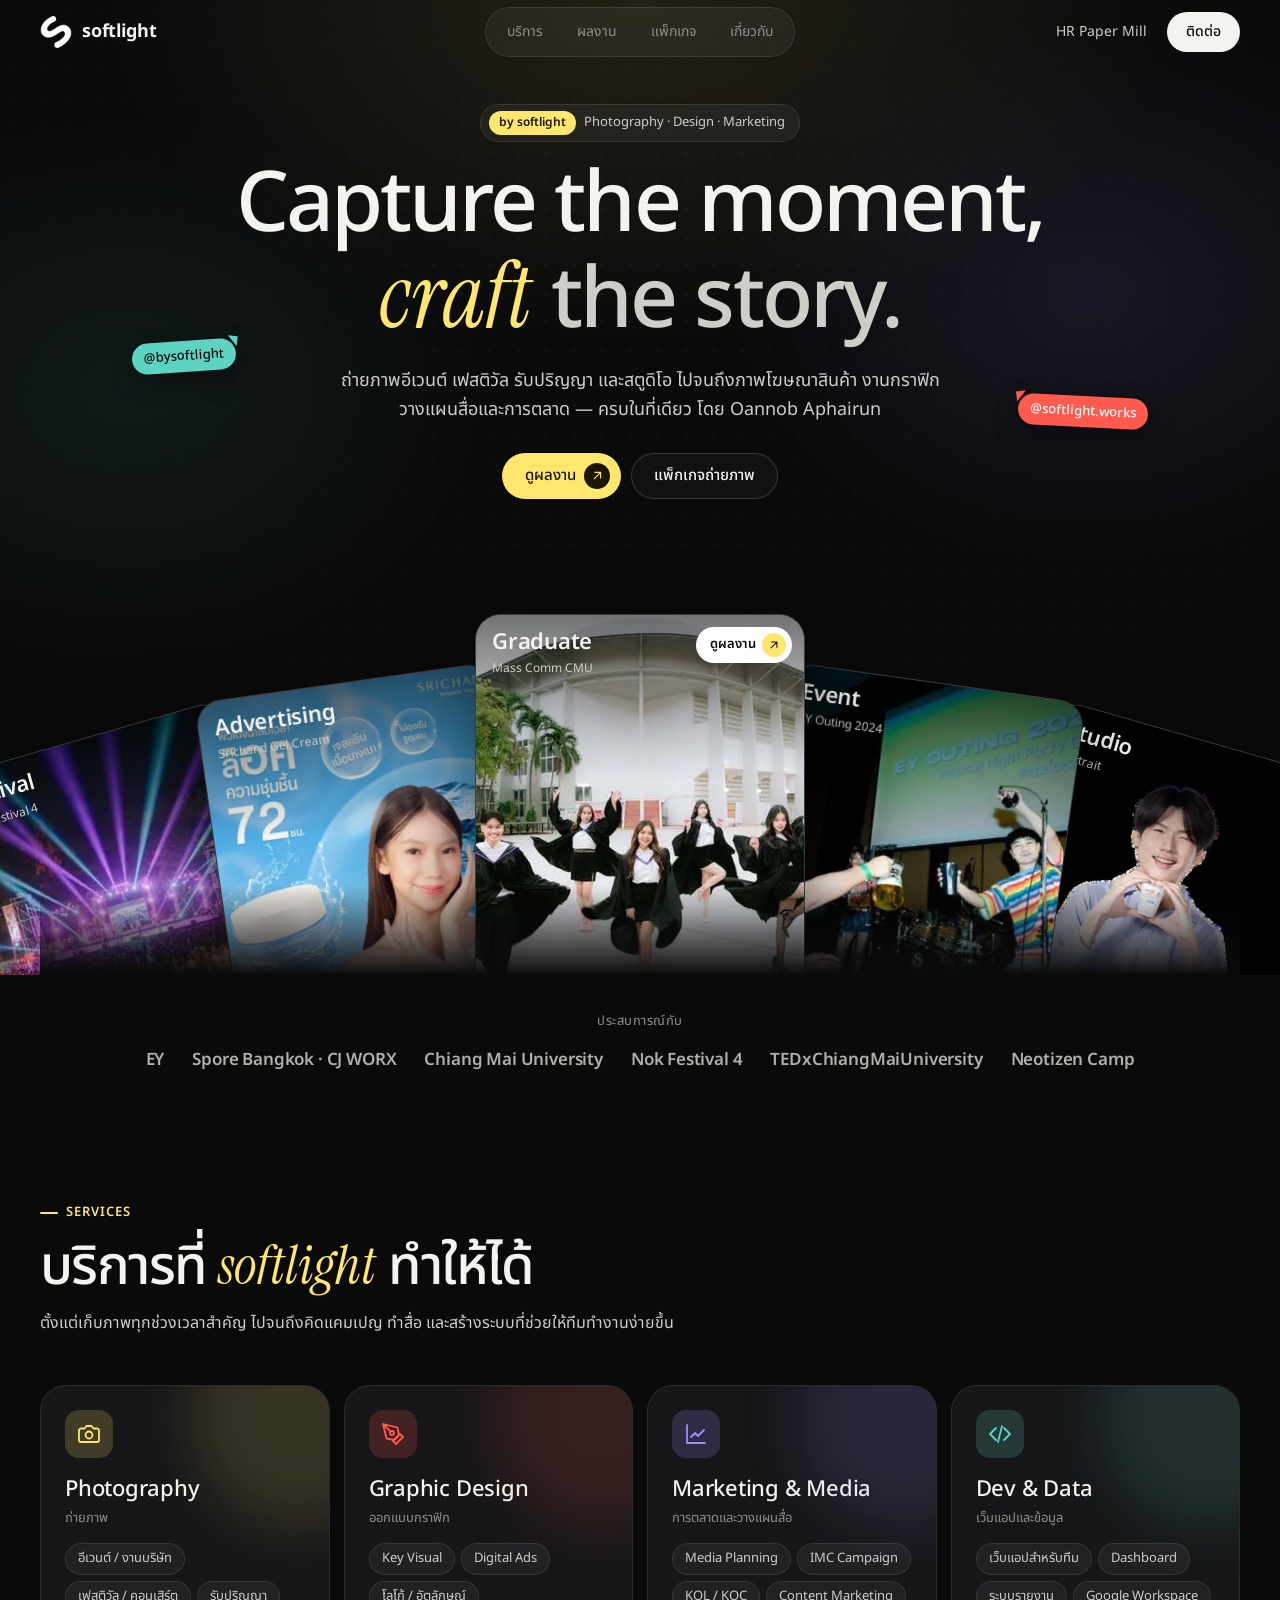
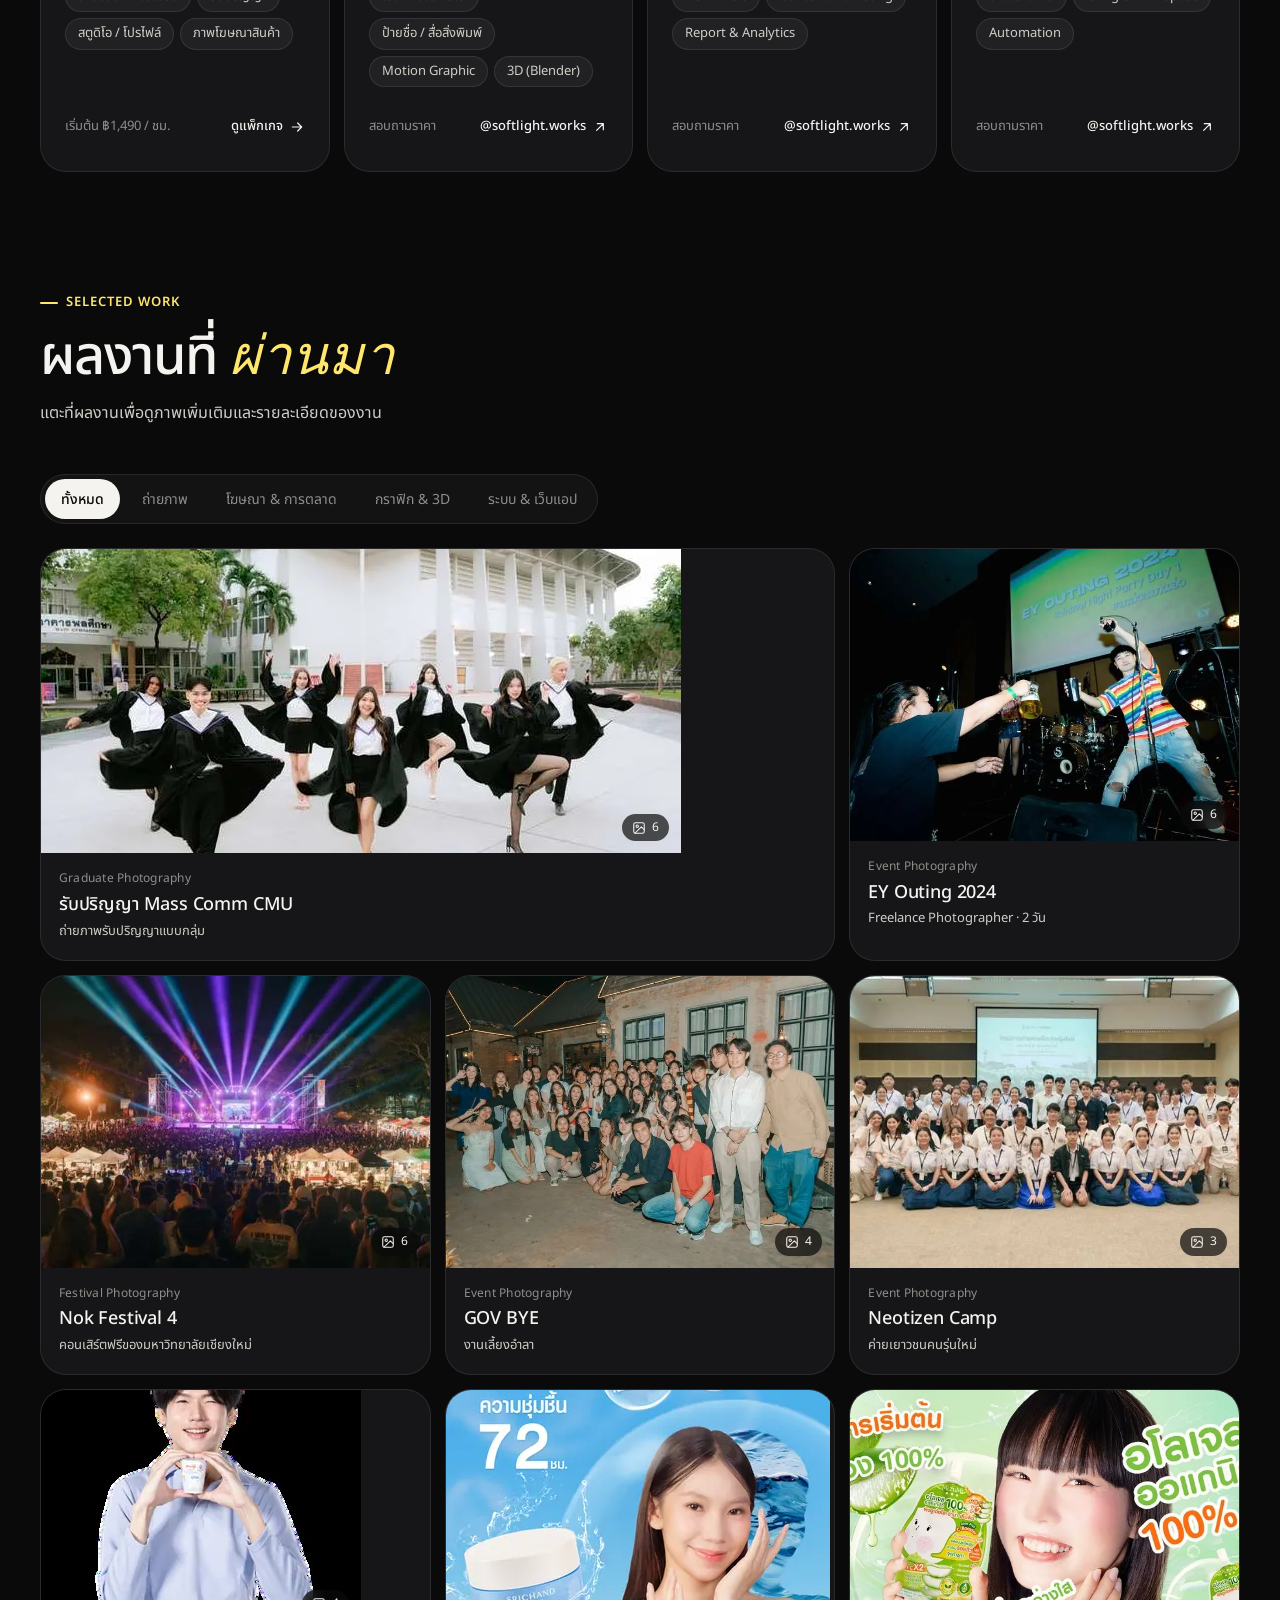
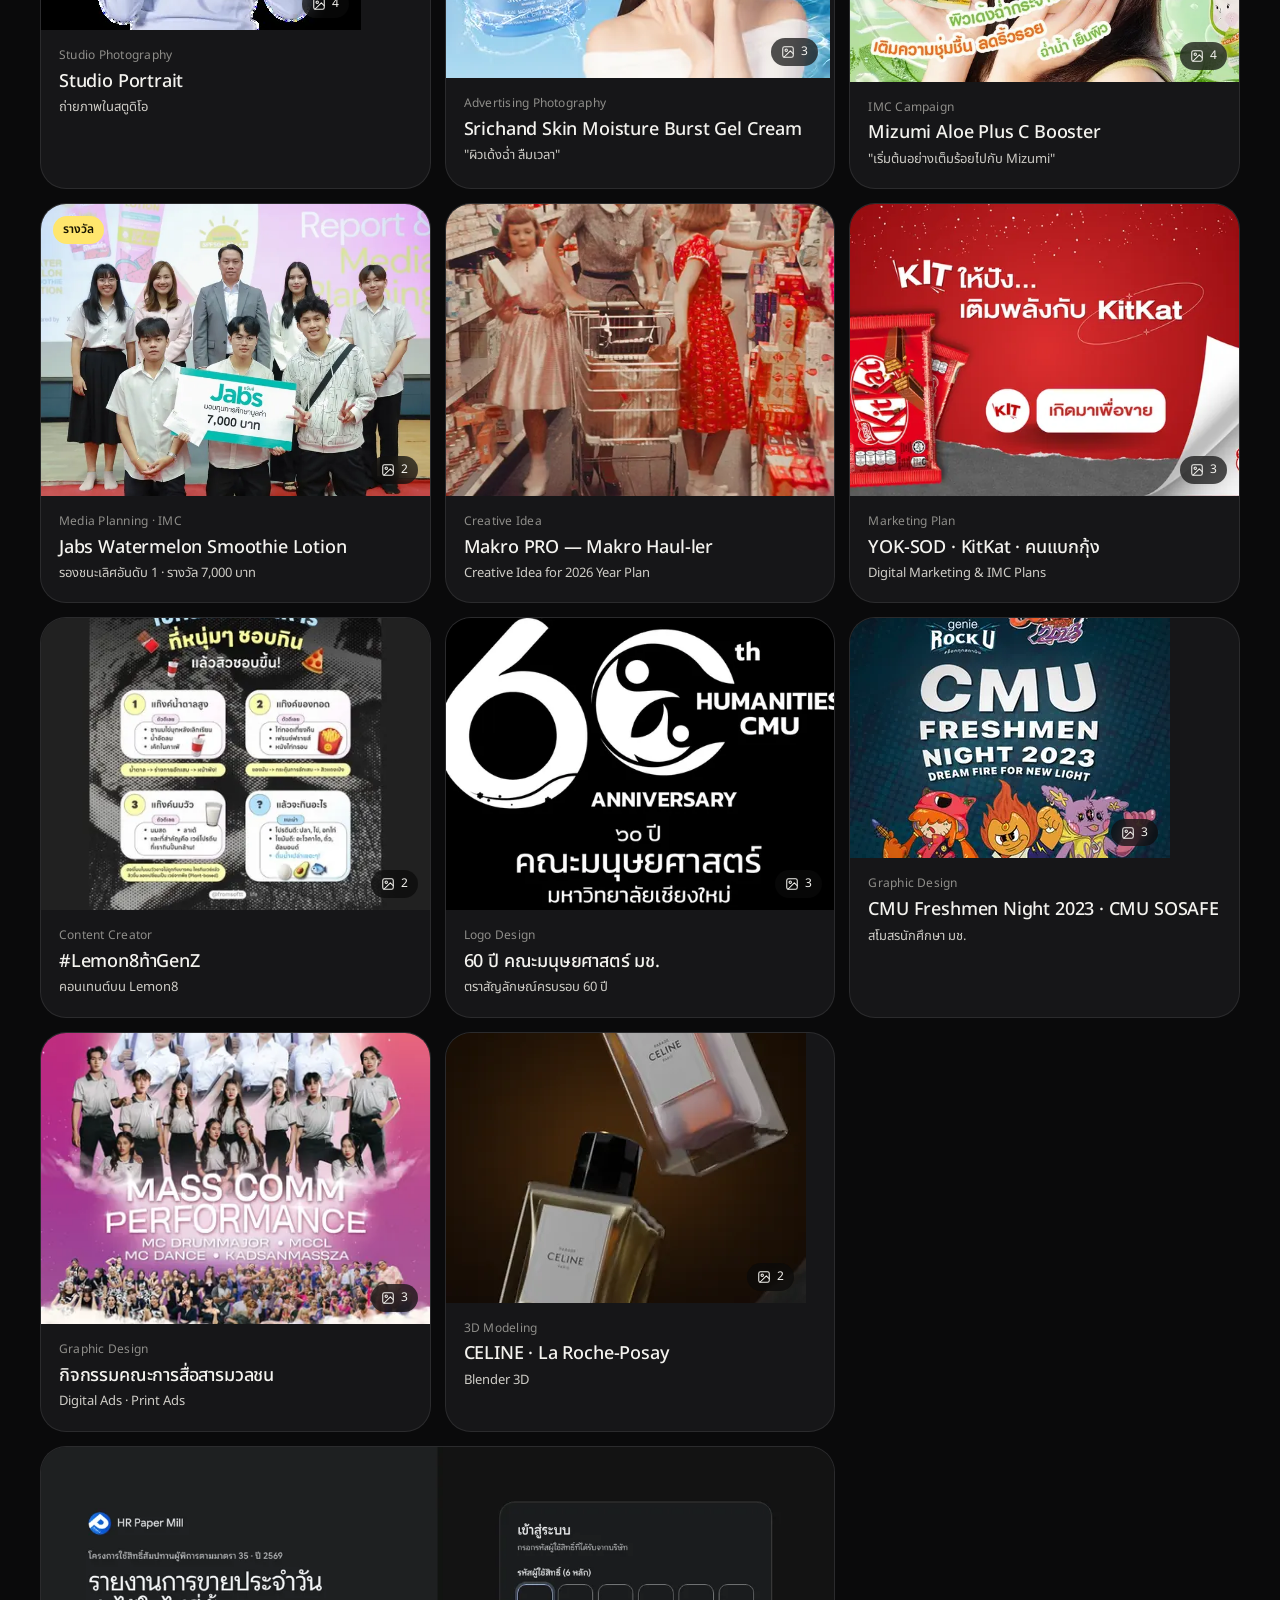
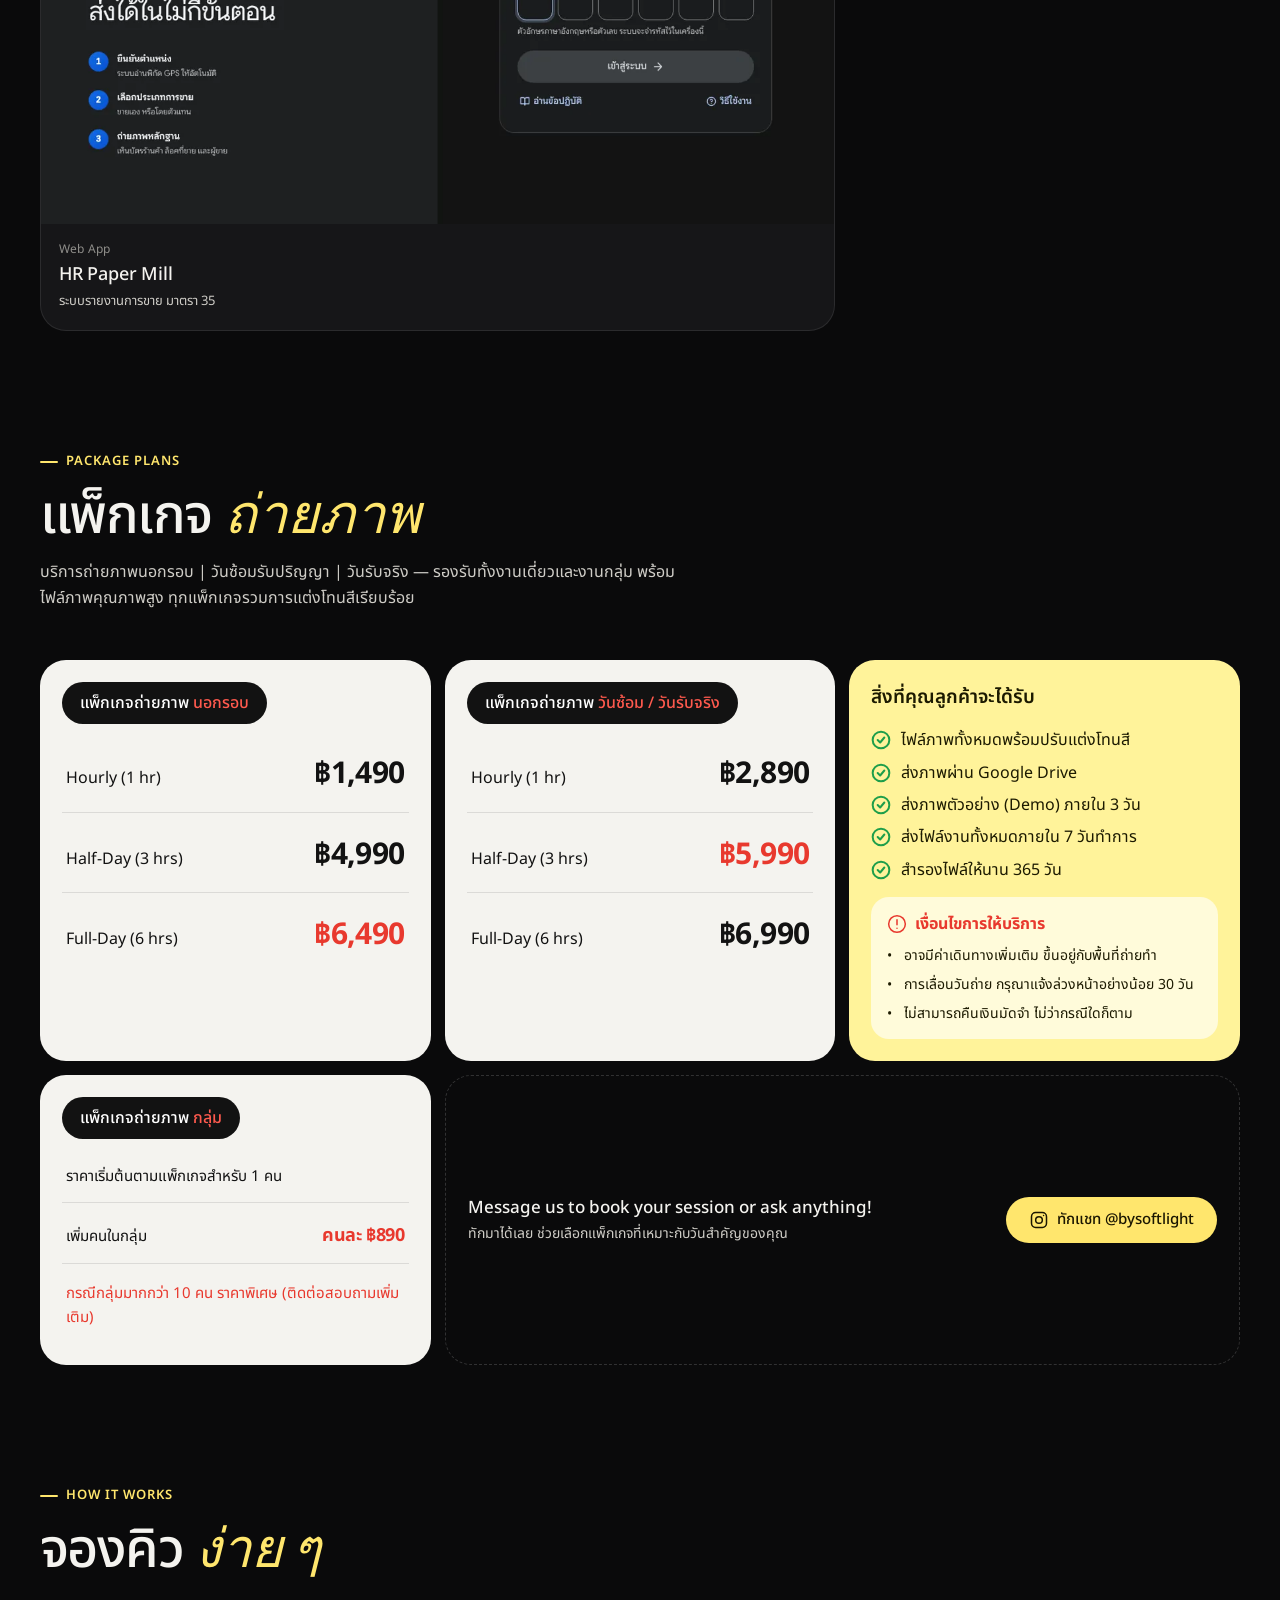
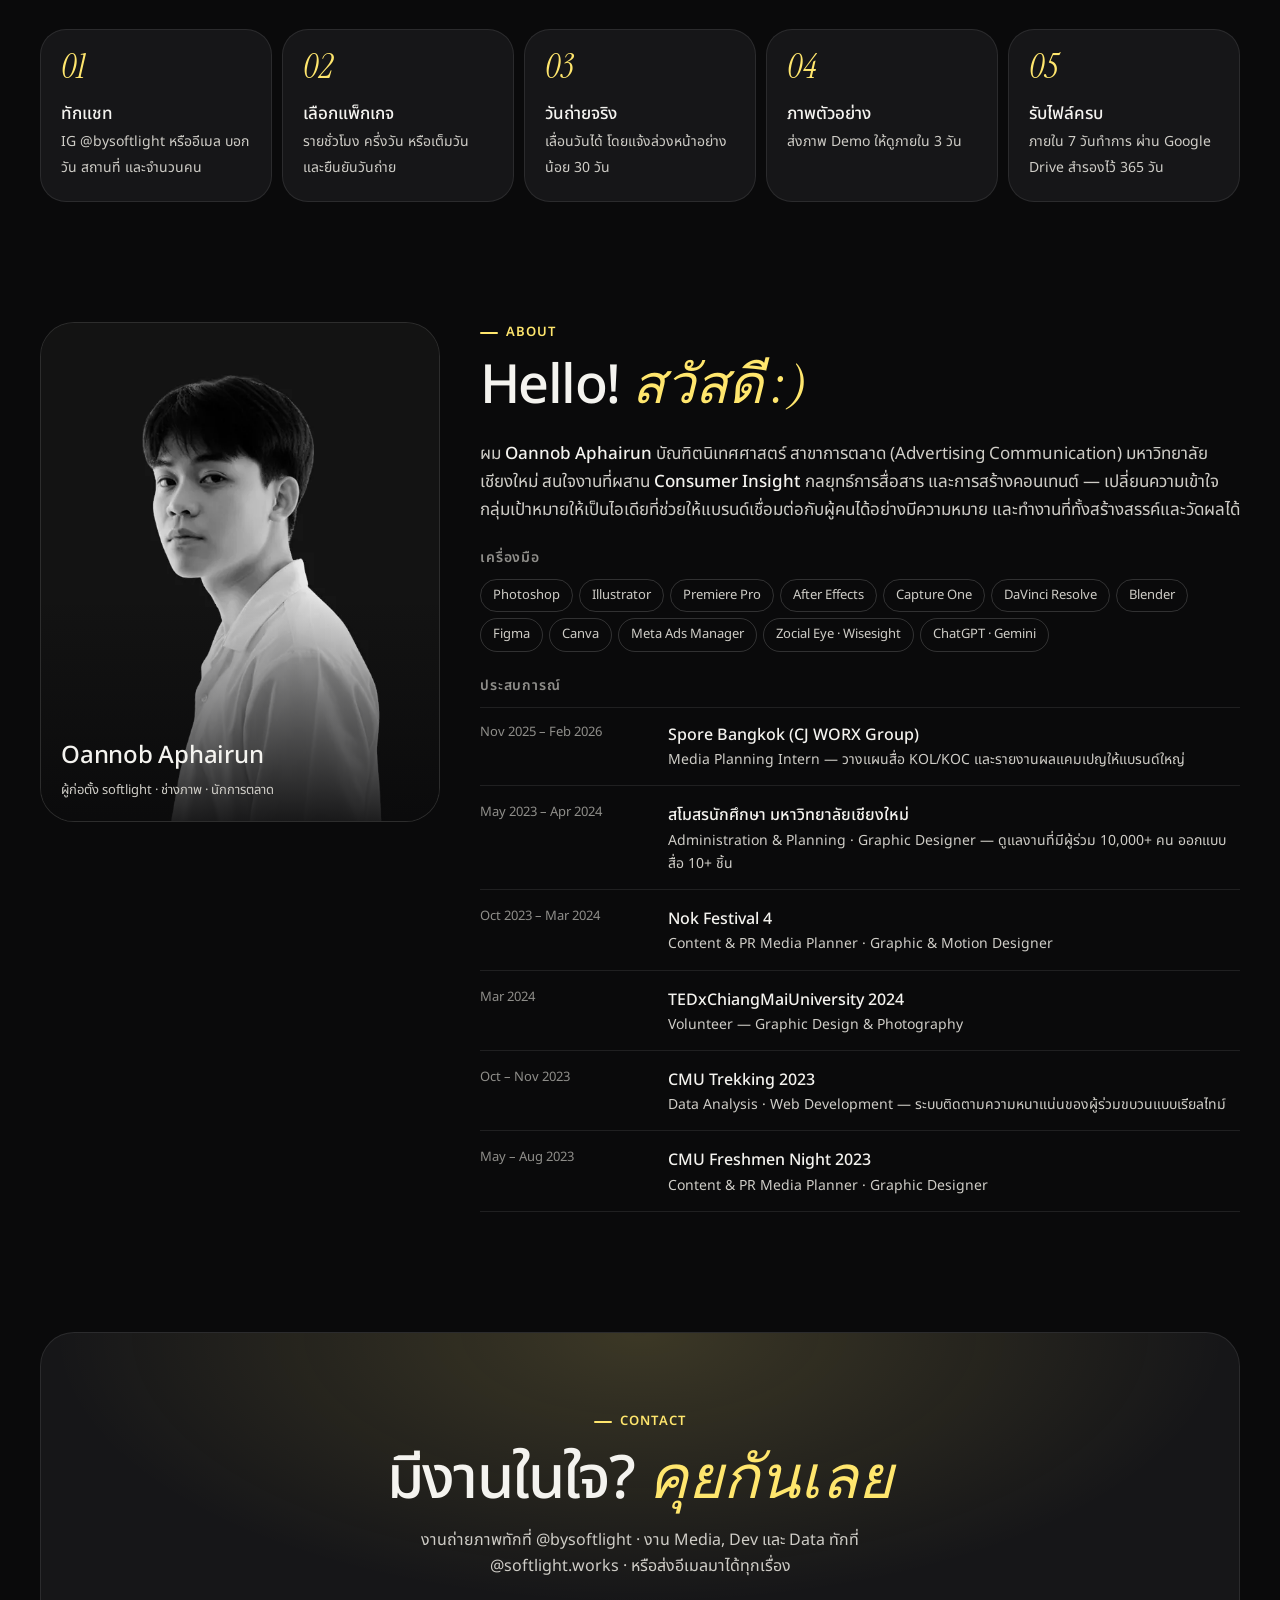
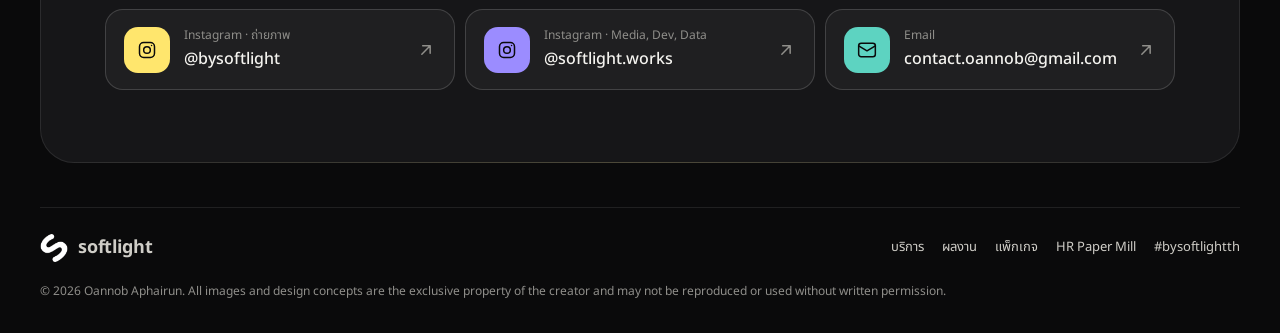
==== softlight/index.html @ d214db6b "Root redirects to /hr-paper-mill/; move softlight page to /softlight/ bysoftlight.github.io is now o" ====
<!doctype html>
<html lang="th">
<head>
<meta charset="utf-8">
<meta name="viewport" content="width=device-width, initial-scale=1, viewport-fit=cover">
<title>softlight · ถ่ายภาพ กราฟิก และการตลาด</title>
<meta name="description" content="softlight โดย Oannob Aphairun — รับถ่ายภาพอีเวนต์ เฟสติวัล รับปริญญา สตูดิโอ ภาพโฆษณาสินค้า งานกราฟิก วางแผนสื่อและการตลาด และพัฒนาเว็บแอป">
<meta name="theme-color" content="#0A0A0B">
<link rel="canonical" href="https://bysoftlight.github.io/softlight/">
<meta property="og:title" content="softlight · ถ่ายภาพ กราฟิก และการตลาด">
<meta property="og:description" content="Portfolio และบริการของ softlight — Photography · Graphic Design · Marketing · Web App">
<meta property="og:image" content="https://bysoftlight.github.io/softlight/img/work/grad-1.webp">
<link rel="icon" href="img/favicon-64.png" type="image/png">
<link rel="apple-touch-icon" href="img/apple-touch-icon.png">
<script>
  document.documentElement.className = 'js';
</script>
<link rel="preconnect" href="https://fonts.googleapis.com">
<link rel="preconnect" href="https://fonts.gstatic.com" crossorigin>
<link href="https://fonts.googleapis.com/css2?family=Google+Sans:wght@400;500;600;700&family=Instrument+Serif:ital@1&family=Noto+Sans+Thai:wght@400;500;600;700&display=swap" rel="stylesheet">
<link rel="stylesheet" href="css/site.css?v=1.0.0">
</head>
<body>
<a class="skip" href="#main">ข้ามไปเนื้อหา</a>
<svg width="0" height="0" style="position:absolute" aria-hidden="true">
  <symbol id="i-arrow" viewBox="0 0 24 24"><path d="M7 17 17 7M8 7h9v9"/></symbol>
  <symbol id="i-right" viewBox="0 0 24 24"><path d="M5 12h14M13 6l6 6-6 6"/></symbol>
  <symbol id="i-left" viewBox="0 0 24 24"><path d="M19 12H5M11 6l-6 6 6 6"/></symbol>
  <symbol id="i-menu" viewBox="0 0 24 24"><path d="M4 8h16M4 16h16"/></symbol>
  <symbol id="i-x" viewBox="0 0 24 24"><path d="M18 6 6 18M6 6l12 12"/></symbol>
  <symbol id="i-camera" viewBox="0 0 24 24"><path d="M14.5 4h-5L7.5 6.5H4a2 2 0 0 0-2 2V18a2 2 0 0 0 2 2h16a2 2 0 0 0 2-2V8.5a2 2 0 0 0-2-2h-3.5Z"/><circle cx="12" cy="13" r="3.5"/></symbol>
  <symbol id="i-pen" viewBox="0 0 24 24"><path d="m12 19 7-7 3 3-7 7-3-3Z"/><path d="m18 13-1.5-7.5L2 2l3.5 14.5L13 18l5-5ZM2 2l7.6 7.6"/><circle cx="11" cy="11" r="2"/></symbol>
  <symbol id="i-chart" viewBox="0 0 24 24"><path d="M3 3v18h18"/><path d="m7 15 4-4 3 3 6-6"/></symbol>
  <symbol id="i-code" viewBox="0 0 24 24"><path d="m16 18 6-6-6-6M8 6l-6 6 6 6M14 4l-4 16"/></symbol>
  <symbol id="i-images" viewBox="0 0 24 24"><rect x="3" y="3" width="18" height="18" rx="3"/><circle cx="9" cy="9" r="2"/><path d="m21 15-5-5L5 21"/></symbol>
  <symbol id="i-check" viewBox="0 0 24 24"><circle cx="12" cy="12" r="10"/><path d="m8 12 3 3 5-6"/></symbol>
  <symbol id="i-alert" viewBox="0 0 24 24"><circle cx="12" cy="12" r="10"/><path d="M12 7v6M12 17h.01"/></symbol>
  <symbol id="i-ig" viewBox="0 0 24 24"><rect x="3" y="3" width="18" height="18" rx="5"/><circle cx="12" cy="12" r="4"/><path d="M17.5 6.5h.01"/></symbol>
  <symbol id="i-mail" viewBox="0 0 24 24"><rect x="2" y="4" width="20" height="16" rx="3"/><path d="m22 7-10 6L2 7"/></symbol>
</svg>

<header class="nav" id="nav">
  <div class="wrap nav-in">
    <a class="logo" href="#top" aria-label="softlight หน้าแรก"><img src="img/softlight-logo.png" alt="" width="32" height="32">softlight</a>
    <nav class="pill-nav" aria-label="เมนูหลัก">
      <ul>
        <li><a href="#services">บริการ</a></li>
        <li><a href="#work">ผลงาน</a></li>
        <li><a href="#packages">แพ็กเกจ</a></li>
        <li><a href="#about">เกี่ยวกับ</a></li>
      </ul>
    </nav>
    <div class="nav-cta">
      <a class="text-link" href="/hr-paper-mill/">HR Paper Mill</a>
      <a class="btn btn-light" href="#contact">ติดต่อ</a>
    </div>
    <button class="menu-btn" type="button" id="menuBtn" aria-expanded="false" aria-controls="menuPanel" aria-label="เปิดเมนู"><svg class="ic"><use href="#i-menu"/></svg></button>
    <div class="menu-panel" id="menuPanel" hidden>
      <a href="#services">บริการ</a>
      <a href="#work">ผลงาน</a>
      <a href="#packages">แพ็กเกจถ่ายภาพ</a>
      <a href="#about">เกี่ยวกับ</a>
      <a href="/hr-paper-mill/">HR Paper Mill <svg class="ic"><use href="#i-arrow"/></svg></a>
      <a class="btn btn-yellow" href="#contact">ติดต่อ / จองคิว</a>
    </div>
  </div>
</header>

<main id="main">
  <section class="hero" id="top" aria-labelledby="heroTitle">
    <div class="wrap">
      <div class="hero-text">
        <span class="eyebrow"><b>by softlight</b> Photography · Design · Marketing</span>
        <h1 id="heroTitle">Capture the moment,<br><span class="serif">craft</span> <span class="dim">the story.</span></h1>
        <p class="lead">ถ่ายภาพอีเวนต์ เฟสติวัล รับปริญญา และสตูดิโอ ไปจนถึงภาพโฆษณาสินค้า งานกราฟิก วางแผนสื่อและการตลาด — ครบในที่เดียว โดย Oannob Aphairun</p>
        <div class="hero-actions">
          <a class="btn btn-yellow" href="#work">ดูผลงาน <span class="arrow"><svg class="ic" style="width:15px;height:15px"><use href="#i-arrow"/></svg></span></a>
          <a class="btn btn-ghost" href="#packages">แพ็กเกจถ่ายภาพ</a>
        </div>
        <a class="tag-float tag-a" href="https://www.instagram.com/bysoftlight" target="_blank" rel="noopener">@bysoftlight</a>
        <a class="tag-float tag-b" href="https://www.instagram.com/softlight.works" target="_blank" rel="noopener">@softlight.works</a>
      </div>
      <div class="fan" aria-label="ตัวอย่างผลงาน">
        <a class="fan-card" href="#work" data-open="nok" style="--i:0"><img src="img/work/nok-1.webp" alt="คอนเสิร์ตในงาน Nok Festival 4" width="600" height="400" fetchpriority="high"><figcaption><b>Festival</b><small>Nok Festival 4</small></figcaption></a>
        <a class="fan-card" href="#work" data-open="srichand" style="--i:1"><img src="img/work/srichand-1.webp" alt="ภาพโฆษณา Srichand Gel Cream" width="600" height="750"><figcaption><b>Advertising</b><small>Srichand Gel Cream</small></figcaption></a>
        <a class="fan-card" href="#work" data-open="grad" style="--i:2"><img src="img/work/grad-1.webp" alt="ภาพรับปริญญากลุ่มเพื่อนกระโดดหน้าอาคาร" width="600" height="400"><figcaption><b>Graduate</b><small>Mass Comm CMU</small></figcaption><span class="chip">ดูผลงาน <i><svg class="ic" style="width:14px;height:14px"><use href="#i-arrow"/></svg></i></span></a>
        <a class="fan-card" href="#work" data-open="ey" style="--i:3"><img src="img/work/ey-2.webp" alt="ผู้ร่วมงาน EY Outing 2024 บนเวที" width="600" height="400"><figcaption><b>Event</b><small>EY Outing 2024</small></figcaption></a>
        <a class="fan-card" href="#work" data-open="studio" style="--i:4"><img src="img/work/studio-2.webp" alt="ภาพถ่ายสตูดิโอ" width="600" height="900"><figcaption><b>Studio</b><small>Portrait</small></figcaption></a>
        <div class="fan-fade"></div>
      </div>
    </div>
  </section>

  <section class="trust wrap" aria-label="ประสบการณ์กับ">
    <p>ประสบการณ์กับ</p>
    <ul>
      <li>EY</li><li>Spore Bangkok · CJ WORX</li><li>Chiang Mai University</li><li>Nok Festival 4</li><li>TEDxChiangMaiUniversity</li><li>Neotizen Camp</li>
    </ul>
  </section>

  <section class="sec wrap" id="services" aria-labelledby="svcTitle">
    <div class="sec-head reveal">
      <span class="kicker">Services</span>
      <h2 id="svcTitle">บริการที่ <span class="serif">softlight</span> ทำให้ได้</h2>
      <p>ตั้งแต่เก็บภาพทุกช่วงเวลาสำคัญ ไปจนถึงคิดแคมเปญ ทำสื่อ และสร้างระบบที่ช่วยให้ทีมทำงานง่ายขึ้น</p>
    </div>
    <div class="services">
      <article class="svc reveal" style="--c:var(--yellow)">
        <span class="svc-ic"><svg class="ic"><use href="#i-camera"/></svg></span>
        <h3>Photography<small>ถ่ายภาพ</small></h3>
        <ul><li>อีเวนต์ / งานบริษัท</li><li>เฟสติวัล / คอนเสิร์ต</li><li>รับปริญญา</li><li>สตูดิโอ / โปรไฟล์</li><li>ภาพโฆษณาสินค้า</li></ul>
        <div class="svc-foot">เริ่มต้น ฿1,490 / ชม. <a href="#packages">ดูแพ็กเกจ <svg class="ic" style="width:16px;height:16px"><use href="#i-right"/></svg></a></div>
      </article>
      <article class="svc reveal" style="--c:var(--coral)">
        <span class="svc-ic"><svg class="ic"><use href="#i-pen"/></svg></span>
        <h3>Graphic Design<small>ออกแบบกราฟิก</small></h3>
        <ul><li>Key Visual</li><li>Digital Ads</li><li>โลโก้ / อัตลักษณ์</li><li>ป้ายชื่อ / สื่อสิ่งพิมพ์</li><li>Motion Graphic</li><li>3D (Blender)</li></ul>
        <div class="svc-foot">สอบถามราคา <a href="https://www.instagram.com/softlight.works" target="_blank" rel="noopener">@softlight.works <svg class="ic" style="width:16px;height:16px"><use href="#i-arrow"/></svg></a></div>
      </article>
      <article class="svc reveal" style="--c:var(--violet)">
        <span class="svc-ic"><svg class="ic"><use href="#i-chart"/></svg></span>
        <h3>Marketing &amp; Media<small>การตลาดและวางแผนสื่อ</small></h3>
        <ul><li>Media Planning</li><li>IMC Campaign</li><li>KOL / KOC</li><li>Content Marketing</li><li>Report &amp; Analytics</li></ul>
        <div class="svc-foot">สอบถามราคา <a href="https://www.instagram.com/softlight.works" target="_blank" rel="noopener">@softlight.works <svg class="ic" style="width:16px;height:16px"><use href="#i-arrow"/></svg></a></div>
      </article>
      <article class="svc reveal" style="--c:var(--teal)">
        <span class="svc-ic"><svg class="ic"><use href="#i-code"/></svg></span>
        <h3>Dev &amp; Data<small>เว็บแอปและข้อมูล</small></h3>
        <ul><li>เว็บแอปสำหรับทีม</li><li>Dashboard</li><li>ระบบรายงาน</li><li>Google Workspace</li><li>Automation</li></ul>
        <div class="svc-foot">สอบถามราคา <a href="https://www.instagram.com/softlight.works" target="_blank" rel="noopener">@softlight.works <svg class="ic" style="width:16px;height:16px"><use href="#i-arrow"/></svg></a></div>
      </article>
    </div>
  </section>

  <section class="sec wrap" id="work" aria-labelledby="workTitle">
    <div class="sec-head reveal">
      <span class="kicker">Selected Work</span>
      <h2 id="workTitle">ผลงานที่ <span class="serif">ผ่านมา</span></h2>
      <p>แตะที่ผลงานเพื่อดูภาพเพิ่มเติมและรายละเอียดของงาน</p>
    </div>
    <div class="filters" role="group" aria-label="กรองผลงาน" id="filters">
      <button type="button" data-f="all" aria-pressed="true">ทั้งหมด</button>
      <button type="button" data-f="photo" aria-pressed="false">ถ่ายภาพ</button>
      <button type="button" data-f="ads" aria-pressed="false">โฆษณา &amp; การตลาด</button>
      <button type="button" data-f="graphic" aria-pressed="false">กราฟิก &amp; 3D</button>
      <button type="button" data-f="dev" aria-pressed="false">ระบบ &amp; เว็บแอป</button>
    </div>
    <div class="works" id="works" aria-live="polite"></div>
    <noscript><p>เปิด JavaScript เพื่อดูผลงานทั้งหมด หรือดูที่ <a href="https://www.instagram.com/bysoftlight">@bysoftlight</a></p></noscript>
  </section>

  <section class="sec wrap" id="packages" aria-labelledby="pkTitle">
    <div class="sec-head reveal">
      <span class="kicker">Package Plans</span>
      <h2 id="pkTitle">แพ็กเกจ <span class="serif">ถ่ายภาพ</span></h2>
      <p class="pk-sub">บริการถ่ายภาพนอกรอบ | วันซ้อมรับปริญญา | วันรับจริง — รองรับทั้งงานเดี่ยวและงานกลุ่ม พร้อมไฟล์ภาพคุณภาพสูง ทุกแพ็กเกจรวมการแต่งโทนสีเรียบร้อย</p>
    </div>
    <div class="packages">
      <article class="pk reveal">
        <h3>แพ็กเกจถ่ายภาพ<em>นอกรอบ</em></h3>
        <div class="pk-row"><span>Hourly (1 hr)</span><b>฿1,490</b></div>
        <div class="pk-row"><span>Half-Day (3 hrs)</span><b>฿4,990</b></div>
        <div class="pk-row"><span>Full-Day (6 hrs)</span><b class="hot">฿6,490</b></div>
      </article>
      <article class="pk reveal">
        <h3>แพ็กเกจถ่ายภาพ<em>วันซ้อม / วันรับจริง</em></h3>
        <div class="pk-row"><span>Hourly (1 hr)</span><b>฿2,890</b></div>
        <div class="pk-row"><span>Half-Day (3 hrs)</span><b class="hot">฿5,990</b></div>
        <div class="pk-row"><span>Full-Day (6 hrs)</span><b>฿6,990</b></div>
      </article>
      <article class="pk-info reveal">
        <h3>สิ่งที่คุณลูกค้าจะได้รับ</h3>
        <ul>
          <li><svg class="ic"><use href="#i-check"/></svg>ไฟล์ภาพทั้งหมดพร้อมปรับแต่งโทนสี</li>
          <li><svg class="ic"><use href="#i-check"/></svg>ส่งภาพผ่าน Google Drive</li>
          <li><svg class="ic"><use href="#i-check"/></svg>ส่งภาพตัวอย่าง (Demo) ภายใน 3 วัน</li>
          <li><svg class="ic"><use href="#i-check"/></svg>ส่งไฟล์งานทั้งหมดภายใน 7 วันทำการ</li>
          <li><svg class="ic"><use href="#i-check"/></svg>สำรองไฟล์ให้นาน 365 วัน</li>
        </ul>
        <div class="cond">
          <h4><svg class="ic"><use href="#i-alert"/></svg>เงื่อนไขการให้บริการ</h4>
          <ul>
            <li>อาจมีค่าเดินทางเพิ่มเติม ขึ้นอยู่กับพื้นที่ถ่ายทำ</li>
            <li>การเลื่อนวันถ่าย กรุณาแจ้งล่วงหน้าอย่างน้อย 30 วัน</li>
            <li>ไม่สามารถคืนเงินมัดจำ ไม่ว่ากรณีใดก็ตาม</li>
          </ul>
        </div>
      </article>
      <article class="pk reveal">
        <h3>แพ็กเกจถ่ายภาพ<em>กลุ่ม</em></h3>
        <div class="pk-row note"><span>ราคาเริ่มต้นตามแพ็กเกจสำหรับ 1 คน</span></div>
        <div class="pk-row note"><span>เพิ่มคนในกลุ่ม</span><b class="hot">คนละ ฿890</b></div>
        <div class="pk-row note"><span class="hot-t">กรณีกลุ่มมากกว่า 10 คน ราคาพิเศษ (ติดต่อสอบถามเพิ่มเติม)</span></div>
      </article>
      <div class="pk-cta reveal">
        <p><b>Message us to book your session or ask anything!</b>ทักมาได้เลย ช่วยเลือกแพ็กเกจที่เหมาะกับวันสำคัญของคุณ</p>
        <a class="btn btn-yellow" href="https://www.instagram.com/bysoftlight" target="_blank" rel="noopener"><svg class="ic"><use href="#i-ig"/></svg>ทักแชท @bysoftlight</a>
      </div>
    </div>
  </section>

  <section class="sec wrap" aria-labelledby="stepTitle">
    <div class="sec-head reveal">
      <span class="kicker">How it works</span>
      <h2 id="stepTitle">จองคิว <span class="serif">ง่าย ๆ</span></h2>
    </div>
    <ol class="steps">
      <li class="step reveal"><div><b>ทักแชท</b><span>IG @bysoftlight หรืออีเมล บอกวัน สถานที่ และจำนวนคน</span></div></li>
      <li class="step reveal"><div><b>เลือกแพ็กเกจ</b><span>รายชั่วโมง ครึ่งวัน หรือเต็มวัน และยืนยันวันถ่าย</span></div></li>
      <li class="step reveal"><div><b>วันถ่ายจริง</b><span>เลื่อนวันได้ โดยแจ้งล่วงหน้าอย่างน้อย 30 วัน</span></div></li>
      <li class="step reveal"><div><b>ภาพตัวอย่าง</b><span>ส่งภาพ Demo ให้ดูภายใน 3 วัน</span></div></li>
      <li class="step reveal"><div><b>รับไฟล์ครบ</b><span>ภายใน 7 วันทำการ ผ่าน Google Drive สำรองไว้ 365 วัน</span></div></li>
    </ol>
  </section>

  <section class="sec wrap" id="about" aria-labelledby="aboutTitle">
    <div class="about">
      <figure class="about-card reveal">
        <img src="img/work/oannob.webp" alt="Oannob Aphairun" width="560" height="700" loading="lazy">
        <figcaption><b>Oannob Aphairun</b><span>ผู้ก่อตั้ง softlight · ช่างภาพ · นักการตลาด</span></figcaption>
      </figure>
      <div class="about-body">
        <div class="sec-head reveal" style="margin:0">
          <span class="kicker">About</span>
          <h2 id="aboutTitle">Hello! <span class="serif">สวัสดี :)</span></h2>
        </div>
        <p class="reveal">ผม <b>Oannob Aphairun</b> บัณฑิตนิเทศศาสตร์ สาขาการตลาด (Advertising Communication) มหาวิทยาลัยเชียงใหม่ สนใจงานที่ผสาน <b>Consumer Insight</b> กลยุทธ์การสื่อสาร และการสร้างคอนเทนต์ — เปลี่ยนความเข้าใจกลุ่มเป้าหมายให้เป็นไอเดียที่ช่วยให้แบรนด์เชื่อมต่อกับผู้คนได้อย่างมีความหมาย และทำงานที่ทั้งสร้างสรรค์และวัดผลได้</p>
        <div class="reveal">
          <h3>เครื่องมือ</h3>
          <ul class="tools">
            <li>Photoshop</li><li>Illustrator</li><li>Premiere Pro</li><li>After Effects</li><li>Capture One</li><li>DaVinci Resolve</li><li>Blender</li><li>Figma</li><li>Canva</li><li>Meta Ads Manager</li><li>Zocial Eye · Wisesight</li><li>ChatGPT · Gemini</li>
          </ul>
        </div>
        <div class="reveal">
          <h3>ประสบการณ์</h3>
          <div class="timeline">
            <div class="tl"><time>Nov 2025 – Feb 2026</time><div><b>Spore Bangkok (CJ WORX Group)</b><span>Media Planning Intern — วางแผนสื่อ KOL/KOC และรายงานผลแคมเปญให้แบรนด์ใหญ่</span></div></div>
            <div class="tl"><time>May 2023 – Apr 2024</time><div><b>สโมสรนักศึกษา มหาวิทยาลัยเชียงใหม่</b><span>Administration &amp; Planning · Graphic Designer — ดูแลงานที่มีผู้ร่วม 10,000+ คน ออกแบบสื่อ 10+ ชิ้น</span></div></div>
            <div class="tl"><time>Oct 2023 – Mar 2024</time><div><b>Nok Festival 4</b><span>Content &amp; PR Media Planner · Graphic &amp; Motion Designer</span></div></div>
            <div class="tl"><time>Mar 2024</time><div><b>TEDxChiangMaiUniversity 2024</b><span>Volunteer — Graphic Design &amp; Photography</span></div></div>
            <div class="tl"><time>Oct – Nov 2023</time><div><b>CMU Trekking 2023</b><span>Data Analysis · Web Development — ระบบติดตามความหนาแน่นของผู้ร่วมขบวนแบบเรียลไทม์</span></div></div>
            <div class="tl"><time>May – Aug 2023</time><div><b>CMU Freshmen Night 2023</b><span>Content &amp; PR Media Planner · Graphic Designer</span></div></div>
          </div>
        </div>
      </div>
    </div>
  </section>

  <section class="wrap" id="contact" aria-labelledby="ctTitle">
    <div class="contact reveal">
      <span class="kicker">Contact</span>
      <h2 id="ctTitle" style="margin-top:12px">มีงานในใจ? <span class="serif">คุยกันเลย</span></h2>
      <p>งานถ่ายภาพทักที่ @bysoftlight · งาน Media, Dev และ Data ทักที่ @softlight.works · หรือส่งอีเมลมาได้ทุกเรื่อง</p>
      <div class="channels">
        <a class="ch" style="--c:var(--yellow)" href="https://www.instagram.com/bysoftlight" target="_blank" rel="noopener"><span class="ch-ic"><svg class="ic"><use href="#i-ig"/></svg></span><div><small>Instagram · ถ่ายภาพ</small><b>@bysoftlight</b></div><svg class="ic go"><use href="#i-arrow"/></svg></a>
        <a class="ch" style="--c:var(--violet)" href="https://www.instagram.com/softlight.works" target="_blank" rel="noopener"><span class="ch-ic"><svg class="ic"><use href="#i-ig"/></svg></span><div><small>Instagram · Media, Dev, Data</small><b>@softlight.works</b></div><svg class="ic go"><use href="#i-arrow"/></svg></a>
        <a class="ch" style="--c:var(--teal)" href="mailto:contact.oannob@gmail.com"><span class="ch-ic"><svg class="ic"><use href="#i-mail"/></svg></span><div><small>Email</small><b>contact.oannob@gmail.com</b></div><svg class="ic go"><use href="#i-arrow"/></svg></a>
      </div>
    </div>
  </section>
</main>

<footer class="foot">
  <div class="wrap foot-in">
    <a class="logo" href="#top" style="margin:0"><img src="img/softlight-logo.png" alt="" width="28" height="28" style="width:28px;height:28px">softlight</a>
    <nav aria-label="ลิงก์ท้ายหน้า">
      <a href="#services">บริการ</a><a href="#work">ผลงาน</a><a href="#packages">แพ็กเกจ</a><a href="/hr-paper-mill/">HR Paper Mill</a><a href="https://www.instagram.com/bysoftlight" target="_blank" rel="noopener">#bysoftlightth</a>
    </nav>
    <p class="copy">© 2026 Oannob Aphairun. All images and design concepts are the exclusive property of the creator and may not be reproduced or used without written permission.</p>
  </div>
</footer>

<dialog class="viewer" id="viewer" aria-labelledby="vTitle">
  <div class="v-head">
    <div><small id="vCat"></small><h3 id="vTitle"></h3></div>
    <button class="icon-btn" type="button" data-close aria-label="ปิด"><svg class="ic"><use href="#i-x"/></svg></button>
  </div>
  <div class="v-stage">
    <img id="vImg" alt="">
    <button class="icon-btn nav-l" type="button" id="vPrev" aria-label="ภาพก่อนหน้า"><svg class="ic"><use href="#i-left"/></svg></button>
    <button class="icon-btn nav-r" type="button" id="vNext" aria-label="ภาพถัดไป"><svg class="ic"><use href="#i-right"/></svg></button>
  </div>
  <div class="v-foot">
    <div class="v-thumbs" id="vThumbs" aria-label="ภาพในผลงานนี้"></div>
    <div class="v-desc" id="vDesc"></div>
  </div>
</dialog>

<script src="js/site.js?v=1.0.0"></script>
</body>
</html>
---- softlight/css/site.css ----
/* softlight — Portfolio & Services
   โทนมืด: พื้นเกือบดำ · การ์ดภาพมุมโค้ง · ปุ่มแคปซูล · เหลือง = สีหลัก (จาก Package Plans) · คอรัล = ราคา/จุดเน้น
   Mobile-first · 640 / 960 / 1200 */

:root {
    --bg: #0A0A0B; --bg-2: #111113; --surface: #161618; --surface-2: #1E1E21; --line: rgba(255, 255, 255, .09); --line-2: rgba(255, 255, 255, .16);
    --ink: #F4F3EF; --ink-2: #CFCDC7; --muted: #8F8E8A;
    --yellow: #FFE66D; --yellow-ink: #1A1600; --coral: #FF5A4E; --teal: #5DD3C1; --violet: #9B8CFF;
    --font: 'Google Sans', 'Noto Sans Thai', system-ui, sans-serif;
    --serif: 'Instrument Serif', Georgia, serif;
    --r-sm: 12px; --r-md: 18px; --r-lg: 26px; --r-xl: 34px;
    --gutter: 16px; --max: 1200px; --nav-h: 64px;
    color-scheme: dark;
}
* { box-sizing: border-box; }
html { -webkit-text-size-adjust: 100%; scroll-padding-top: calc(var(--nav-h) + 16px); }
@media (prefers-reduced-motion: no-preference) { html { scroll-behavior: smooth; } }
body { margin: 0; background: var(--bg); color: var(--ink); font: 16px/1.65 var(--font); -webkit-font-smoothing: antialiased; overflow-x: hidden; }
h1, h2, h3, p, ul, ol, figure { margin: 0; }
ul, ol { padding: 0; list-style: none; }
a { color: inherit; }
img { display: block; max-width: 100%; }
button { font: inherit; color: inherit; }
[hidden] { display: none !important; }
:focus-visible { outline: 2px solid var(--yellow); outline-offset: 3px; border-radius: 8px; }
.sr-only { position: absolute; width: 1px; height: 1px; overflow: hidden; clip: rect(0 0 0 0); white-space: nowrap; }
.skip { position: absolute; left: 16px; top: -60px; z-index: 100; padding: 10px 16px; border-radius: 999px; background: var(--yellow); color: var(--yellow-ink); font-weight: 600; text-decoration: none; }
.skip:focus { top: 12px; }
.ic { width: 20px; height: 20px; flex: none; fill: none; stroke: currentColor; stroke-width: 1.8; stroke-linecap: round; stroke-linejoin: round; }
.wrap { width: min(100% - 2 * var(--gutter), var(--max)); margin-inline: auto; }
.serif { font-family: var(--serif); font-style: italic; font-weight: 400; letter-spacing: 0; }

/* ---------- ปุ่ม ---------- */
.btn {
    display: inline-flex; align-items: center; justify-content: center; gap: 8px; min-height: 46px; padding: 0 22px;
    border-radius: 999px; border: 1px solid transparent; font-size: 15px; font-weight: 500; text-decoration: none; white-space: nowrap; cursor: pointer;
    transition: transform .2s, background-color .2s, border-color .2s, color .2s;
}
.btn-light { background: var(--ink); color: #0A0A0B; }
.btn-yellow { background: var(--yellow); color: var(--yellow-ink); }
.btn-ghost { border-color: var(--line-2); background: rgba(255, 255, 255, .03); }
.btn .arrow { display: grid; place-items: center; width: 26px; height: 26px; margin-right: -12px; border-radius: 50%; background: #0A0A0B; color: var(--yellow); }
.btn-yellow .arrow { background: var(--yellow-ink); }
@media (hover: hover) {
    .btn:hover { transform: translateY(-1px); }
    .btn-ghost:hover { border-color: var(--ink-2); background: rgba(255, 255, 255, .07); }
    .btn-light:hover { background: #fff; }
}

/* ---------- แถบบน ---------- */
.nav { position: fixed; inset: 0 0 auto; z-index: 50; transition: background-color .25s, border-color .25s, backdrop-filter .25s; border-bottom: 1px solid transparent; }
.nav.is-scrolled { background: rgba(10, 10, 11, .72); border-bottom-color: var(--line); backdrop-filter: saturate(160%) blur(16px); -webkit-backdrop-filter: saturate(160%) blur(16px); }
.nav-in { display: flex; align-items: center; gap: 12px; height: var(--nav-h); }
.logo { display: inline-flex; align-items: center; gap: 10px; text-decoration: none; font-weight: 700; font-size: 18px; letter-spacing: -.01em; margin-right: auto; min-height: 44px; }
.logo img { width: 32px; height: 32px; filter: invert(1); }
.logo small { font-weight: 400; font-size: 13px; color: var(--muted); }
.pill-nav { display: none; }
.pill-nav ul { display: flex; gap: 2px; padding: 5px; border-radius: 999px; background: rgba(255, 255, 255, .05); border: 1px solid var(--line); }
.pill-nav a { display: block; padding: 7px 16px; border-radius: 999px; font-size: 14px; color: var(--muted); text-decoration: none; transition: color .2s, background-color .2s; }
.pill-nav a[aria-current="true"] { color: var(--ink); background: rgba(255, 255, 255, .09); }
@media (hover: hover) { .pill-nav a:hover { color: var(--ink); } }
.nav-cta { display: none; }
.menu-btn { display: grid; place-items: center; width: 44px; height: 44px; border-radius: 50%; border: 1px solid var(--line-2); background: rgba(255, 255, 255, .04); cursor: pointer; }
.menu-btn .ic { width: 22px; height: 22px; }
.menu-panel { position: absolute; top: calc(var(--nav-h) - 4px); left: var(--gutter); right: var(--gutter); padding: 10px; border-radius: var(--r-lg); background: rgba(22, 22, 24, .97); border: 1px solid var(--line-2); box-shadow: 0 20px 60px rgba(0, 0, 0, .5); }
.menu-panel a { display: flex; align-items: center; justify-content: space-between; min-height: 50px; padding: 0 16px; border-radius: 14px; text-decoration: none; font-size: 17px; }
.menu-panel a:active { background: var(--surface-2); }
.menu-panel .btn { margin-top: 6px; width: 100%; }
@media (min-width: 960px) {
    .pill-nav { display: block; position: absolute; left: 50%; transform: translateX(-50%); }
    .nav-cta { display: flex; gap: 8px; align-items: center; }
    .nav-cta .text-link { font-size: 14px; color: var(--ink-2); text-decoration: none; padding: 10px 12px; border-radius: 999px; }
    .nav-cta .btn { min-height: 40px; padding: 0 18px; font-size: 14px; }
    .menu-btn, .menu-panel { display: none !important; }
}

/* ---------- Hero ---------- */
.hero { position: relative; padding: calc(var(--nav-h) + 40px) 0 0; overflow: hidden; isolation: isolate; }
.hero::before {
    content: ""; position: absolute; inset: 0; z-index: -1;
    background:
        radial-gradient(60% 50% at 50% 0%, rgba(255, 230, 109, .10), transparent 70%),
        radial-gradient(40% 40% at 85% 30%, rgba(155, 140, 255, .10), transparent 70%),
        radial-gradient(40% 40% at 10% 40%, rgba(93, 211, 193, .08), transparent 70%);
}
.hero::after {
    content: ""; position: absolute; inset: 0; z-index: -1; opacity: .5;
    background-image: radial-gradient(rgba(255, 255, 255, .14) 1px, transparent 1px); background-size: 28px 28px;
    -webkit-mask-image: radial-gradient(70% 60% at 50% 30%, #000, transparent); mask-image: radial-gradient(70% 60% at 50% 30%, #000, transparent);
}
.hero-text { text-align: center; max-width: 820px; margin: 0 auto; position: relative; }
.eyebrow { display: inline-flex; align-items: center; gap: 8px; padding: 6px 14px 6px 8px; border-radius: 999px; background: rgba(255, 255, 255, .05); border: 1px solid var(--line); font-size: 13px; color: var(--ink-2); }
.eyebrow b { padding: 2px 10px; border-radius: 999px; background: var(--yellow); color: var(--yellow-ink); font-weight: 600; font-size: 12px; }
.hero h1 { margin-top: 20px; font-size: clamp(40px, 9vw, 84px); line-height: 1.04; font-weight: 500; letter-spacing: -.035em; }
.hero h1 .serif { font-size: 1.08em; color: var(--yellow); }
.hero h1 .dim { color: var(--ink-2); }
.hero .lead { margin: 20px auto 0; max-width: 620px; font-size: clamp(15px, 2.2vw, 18px); color: var(--ink-2); }
.hero-actions { display: flex; flex-wrap: wrap; justify-content: center; gap: 10px; margin-top: 28px; }
.tag-float { position: absolute; display: none; padding: 5px 12px; border-radius: 999px; font-size: 13px; font-weight: 500; color: #0A0A0B; text-decoration: none; box-shadow: 0 8px 24px rgba(0, 0, 0, .4); }
.tag-float::before { content: ""; position: absolute; width: 0; height: 0; border: 7px solid transparent; }
.tag-a { left: -12%; top: 60%; background: var(--teal); transform: rotate(-4deg); }
.tag-a::before { right: -10px; top: -8px; border-left-color: var(--teal); transform: rotate(-35deg); }
.tag-b { right: -12%; top: 74%; background: var(--coral); color: #fff; transform: rotate(3deg); }
.tag-b::before { left: -10px; top: -8px; border-right-color: var(--coral); transform: rotate(35deg); }
@media (min-width: 1100px) { .tag-float { display: inline-block; } }

/* การ์ดภาพเรียงแบบพัด */
.fan { position: relative; height: clamp(290px, 56vw, 440px); margin-top: 36px; perspective: 1400px; }
.fan-card {
    position: absolute; left: 50%; bottom: -18%; width: clamp(160px, 30vw, 300px); aspect-ratio: 3 / 4; margin-left: calc(clamp(160px, 30vw, 300px) / -2);
    border-radius: var(--r-lg); overflow: hidden; background: var(--surface); border: 1px solid var(--line-2);
    box-shadow: 0 30px 80px rgba(0, 0, 0, .6); transform-origin: 50% 120%; text-decoration: none;
    transform: translateX(calc(var(--x) * 1%)) rotate(calc(var(--r) * 1deg)) translateY(calc(var(--y) * 1px));
    transition: transform .5s cubic-bezier(.2, .8, .2, 1), box-shadow .3s;
}
.fan-card img { width: 100%; height: 100%; object-fit: cover; }
.fan-card::after { content: ""; position: absolute; inset: 0; background: linear-gradient(180deg, rgba(0, 0, 0, .55), transparent 38%); }
.fan-card figcaption { position: absolute; left: 16px; top: 14px; right: 16px; z-index: 1; line-height: 1.25; }
.fan-card figcaption b { display: block; font-size: clamp(15px, 2.4vw, 22px); font-weight: 600; letter-spacing: -.01em; }
.fan-card figcaption small { font-size: 12px; color: var(--ink-2); }
.fan-card:nth-child(1) { --x: -150; --r: -16; --y: 70; z-index: 1; }
.fan-card:nth-child(2) { --x: -78; --r: -8; --y: 24; z-index: 2; }
.fan-card:nth-child(3) { --x: 0; --r: 0; --y: 0; z-index: 3; width: clamp(180px, 34vw, 330px); margin-left: calc(clamp(180px, 34vw, 330px) / -2); }
.fan-card:nth-child(4) { --x: 78; --r: 8; --y: 24; z-index: 2; }
.fan-card:nth-child(5) { --x: 150; --r: 16; --y: 70; z-index: 1; }
.fan-card .chip { position: absolute; right: 12px; top: 12px; z-index: 2; display: inline-flex; align-items: center; gap: 6px; padding: 6px 6px 6px 14px; border-radius: 999px; background: #fff; color: #0A0A0B; font-size: 13px; font-weight: 600; }
.fan-card .chip i { display: grid; place-items: center; width: 24px; height: 24px; border-radius: 50%; background: var(--yellow); }
.fan-card:nth-child(3) figcaption { right: 130px; }
@media (hover: hover) {
    .fan-card:hover { transform: translateX(calc(var(--x) * 1%)) rotate(calc(var(--r) * 1deg)) translateY(calc(var(--y) * 1px - 18px)); box-shadow: 0 40px 90px rgba(0, 0, 0, .7); }
}
@media (max-width: 639px) {
    .fan-card:nth-child(1), .fan-card:nth-child(5) { display: none; }
    .fan-card:nth-child(2) { --x: -62; }
    .fan-card:nth-child(4) { --x: 62; }
    .fan-card:nth-child(3) figcaption { right: 16px; top: 54px; }
}
.fan-fade { position: absolute; left: 0; right: 0; bottom: 0; height: 90px; z-index: 5; background: linear-gradient(transparent, var(--bg)); pointer-events: none; }

/* ---------- ประสบการณ์กับ ---------- */
.trust { padding: 36px 0 8px; text-align: center; }
.trust p { font-size: 13px; color: var(--muted); letter-spacing: .04em; }
.trust ul { display: flex; flex-wrap: wrap; justify-content: center; gap: 10px 28px; margin-top: 14px; }
.trust li { font-size: clamp(14px, 2vw, 17px); font-weight: 600; color: var(--ink-2); letter-spacing: -.01em; opacity: .85; }

/* ---------- หัวข้อ section ---------- */
.sec { padding: clamp(64px, 10vw, 120px) 0 0; }
.sec-head { display: grid; gap: 12px; margin-bottom: clamp(28px, 5vw, 48px); }
.sec-head.center { text-align: center; justify-items: center; }
.kicker { display: inline-flex; align-items: center; gap: 8px; font-size: 13px; font-weight: 600; letter-spacing: .08em; text-transform: uppercase; color: var(--yellow); }
.kicker::before { content: ""; width: 18px; height: 2px; border-radius: 2px; background: currentColor; }
.sec h2 { font-size: clamp(30px, 5.6vw, 54px); line-height: 1.12; font-weight: 500; letter-spacing: -.03em; }
.sec h2 .serif { color: var(--yellow); }
.sec-head p { max-width: 640px; color: var(--ink-2); }

/* ---------- บริการ ---------- */
.services { display: grid; grid-template-columns: minmax(0, 1fr); gap: 14px; }
.svc { position: relative; display: flex; flex-direction: column; gap: 14px; padding: 24px; border-radius: var(--r-lg); background: var(--surface); border: 1px solid var(--line); overflow: hidden; }
.svc::before { content: ""; position: absolute; width: 220px; height: 220px; right: -80px; top: -80px; border-radius: 50%; background: var(--c); opacity: .14; filter: blur(30px); }
.svc .svc-ic { display: grid; place-items: center; width: 48px; height: 48px; border-radius: 14px; background: color-mix(in srgb, var(--c) 18%, transparent); color: var(--c); }
.svc .svc-ic .ic { width: 24px; height: 24px; }
.svc h3 { font-size: 22px; font-weight: 500; letter-spacing: -.01em; }
.svc h3 small { display: block; font-size: 13px; font-weight: 400; color: var(--muted); letter-spacing: 0; }
.svc ul { display: flex; flex-wrap: wrap; gap: 6px; }
.svc li { padding: 4px 12px; border-radius: 999px; background: rgba(255, 255, 255, .05); border: 1px solid var(--line); font-size: 13px; color: var(--ink-2); }
.svc .svc-foot { margin-top: auto; padding-top: 6px; display: flex; align-items: center; justify-content: space-between; gap: 10px; flex-wrap: wrap; font-size: 13px; color: var(--muted); }
.svc .svc-foot a { color: var(--ink); text-decoration: none; font-weight: 500; display: inline-flex; align-items: center; gap: 6px; min-height: 40px; }
.svc .svc-foot a:hover { color: var(--c); }
@media (min-width: 640px) { .services { grid-template-columns: repeat(2, minmax(0, 1fr)); } }
@media (min-width: 1100px) { .services { grid-template-columns: repeat(4, minmax(0, 1fr)); } }

/* ---------- ผลงาน ---------- */
.filters { display: flex; gap: 6px; overflow-x: auto; padding: 4px; margin: 0 0 24px; scrollbar-width: none; border-radius: 999px; background: rgba(255, 255, 255, .04); border: 1px solid var(--line); width: max-content; max-width: 100%; }
.filters::-webkit-scrollbar { display: none; }
.filters button { flex: none; min-height: 40px; padding: 0 16px; border: 0; border-radius: 999px; background: none; color: var(--muted); font-size: 14px; cursor: pointer; white-space: nowrap; }
.filters button[aria-pressed="true"] { background: var(--ink); color: #0A0A0B; font-weight: 500; }
@media (hover: hover) { .filters button[aria-pressed="false"]:hover { color: var(--ink); } }
.works { display: grid; grid-template-columns: minmax(0, 1fr); gap: 14px; }
@media (min-width: 640px) { .works { grid-template-columns: repeat(2, minmax(0, 1fr)); } }
@media (min-width: 1000px) { .works { grid-template-columns: repeat(3, minmax(0, 1fr)); } }
.work {
    position: relative; display: flex; flex-direction: column; padding: 0; border: 1px solid var(--line); border-radius: var(--r-lg); overflow: hidden;
    background: var(--surface); text-align: left; cursor: pointer; transition: transform .25s, border-color .25s;
}
.work .cover { position: relative; aspect-ratio: 4 / 3; overflow: hidden; background: var(--surface-2); }
.work .cover img { width: 100%; height: 100%; object-fit: cover; transition: transform .6s cubic-bezier(.2, .8, .2, 1); }
.work .count { position: absolute; right: 12px; bottom: 12px; display: inline-flex; align-items: center; gap: 6px; padding: 4px 10px; border-radius: 999px; background: rgba(10, 10, 11, .7); backdrop-filter: blur(8px); font-size: 12px; }
.work .count .ic { width: 14px; height: 14px; }
.work .badge { position: absolute; left: 12px; top: 12px; padding: 4px 10px; border-radius: 999px; background: var(--yellow); color: var(--yellow-ink); font-size: 12px; font-weight: 600; }
.work .meta { display: grid; gap: 4px; padding: 16px 18px 18px; }
.work .meta small { font-size: 12px; color: var(--muted); letter-spacing: .02em; }
.work .meta b { font-size: 18px; font-weight: 500; letter-spacing: -.01em; line-height: 1.3; }
.work .meta span { font-size: 13px; color: var(--ink-2); }
@media (hover: hover) { .work:hover { border-color: var(--line-2); transform: translateY(-3px); } .work:hover .cover img { transform: scale(1.05); } }
.work.is-wide { }
@media (min-width: 1000px) { .work.is-wide { grid-column: span 2; } .work.is-wide .cover { aspect-ratio: 16 / 7.6; } }

/* หน้าต่างผลงาน */
dialog.viewer { width: min(100vw, 1100px); max-width: 100vw; max-height: 100dvh; height: min(100dvh, 860px); padding: 0; border: 1px solid var(--line-2); border-radius: var(--r-xl); background: var(--bg-2); color: var(--ink); }
dialog.viewer::backdrop { background: rgba(0, 0, 0, .78); backdrop-filter: blur(6px); }
dialog.viewer[open] { display: grid; grid-template-rows: auto minmax(0, 1fr) auto; animation: pop .25s ease-out; }
@keyframes pop { from { opacity: 0; transform: translateY(12px) scale(.98); } }
.v-head { display: flex; align-items: flex-start; gap: 12px; padding: 18px 18px 12px 22px; }
.v-head div { flex: 1; min-width: 0; }
.v-head small { font-size: 12px; color: var(--muted); }
.v-head h3 { font-size: clamp(20px, 3vw, 26px); font-weight: 500; letter-spacing: -.01em; line-height: 1.25; }
.icon-btn { display: grid; place-items: center; flex: none; width: 44px; height: 44px; border-radius: 50%; border: 1px solid var(--line-2); background: rgba(255, 255, 255, .04); cursor: pointer; }
.icon-btn:disabled { opacity: .3; cursor: default; }
@media (hover: hover) { .icon-btn:not(:disabled):hover { background: rgba(255, 255, 255, .1); } }
.v-stage { position: relative; display: grid; place-items: center; min-height: 0; padding: 0 12px; }
.v-stage img { max-width: 100%; max-height: 100%; object-fit: contain; border-radius: var(--r-md); }
.v-stage .nav-l, .v-stage .nav-r { position: absolute; top: 50%; transform: translateY(-50%); background: rgba(10, 10, 11, .6); backdrop-filter: blur(8px); }
.v-stage .nav-l { left: 18px; } .v-stage .nav-r { right: 18px; }
.v-foot { display: grid; gap: 12px; padding: 14px 22px 20px; }
.v-thumbs { display: flex; gap: 8px; overflow-x: auto; padding: 2px; scrollbar-width: thin; }
.v-thumbs button { flex: none; width: 64px; height: 48px; padding: 0; border: 2px solid transparent; border-radius: 10px; overflow: hidden; background: var(--surface); cursor: pointer; opacity: .55; }
.v-thumbs button[aria-current="true"] { border-color: var(--yellow); opacity: 1; }
.v-thumbs img { width: 100%; height: 100%; object-fit: cover; }
.v-desc { display: grid; gap: 8px; font-size: 14px; color: var(--ink-2); max-width: 820px; }
.v-desc .roles { display: flex; flex-wrap: wrap; gap: 6px; }
.v-desc .roles span { padding: 3px 10px; border-radius: 999px; border: 1px solid var(--line-2); font-size: 12px; color: var(--ink); }
.v-desc a { color: var(--yellow); }
@media (max-width: 639px) {
    dialog.viewer { border-radius: 0; height: 100dvh; border: 0; }
    .v-stage .nav-l, .v-stage .nav-r { display: none; }
}

/* ---------- แพ็กเกจ ---------- */
.pk-sub { color: var(--ink-2); }
.packages { display: grid; grid-template-columns: minmax(0, 1fr); gap: 14px; }
.pk { display: grid; gap: 6px; align-content: start; padding: 22px; border-radius: var(--r-lg); background: var(--ink); color: #121212; }
.pk h3 { display: inline-flex; align-items: center; justify-self: start; padding: 8px 18px; margin-bottom: 8px; border-radius: 999px; background: #121212; color: #fff; font-size: 16px; font-weight: 500; }
.pk h3 em { font-style: normal; color: var(--coral); margin-left: 4px; }
.pk-row { display: flex; align-items: baseline; justify-content: space-between; gap: 12px; padding: 12px 4px; border-bottom: 1px solid rgba(0, 0, 0, .1); }
.pk-row:last-child { border-bottom: 0; }
.pk-row span { font-size: 16px; }
.pk-row b { font-size: clamp(24px, 4vw, 30px); font-weight: 700; letter-spacing: -.02em; white-space: nowrap; }
.pk-row b.hot { color: #E8392E; }
.pk-row.note span { font-size: 15px; }
.pk-row.note b { font-size: 18px; }
.pk-row .hot-t { color: #E8392E; }
.pk-info { display: grid; gap: 14px; padding: 22px; border-radius: var(--r-lg); background: #FFF39A; color: #1C1A00; }
.pk-info h3 { font-size: 19px; font-weight: 600; }
.pk-info ul { display: grid; gap: 6px; }
.pk-info li { display: flex; gap: 10px; align-items: flex-start; }
.pk-info li .ic { color: #1E9E4A; margin-top: 3px; stroke-width: 2.4; }
.pk-info .cond { padding: 14px 16px; border-radius: var(--r-md); background: #FFFBDA; }
.pk-info .cond h4 { margin: 0 0 6px; font-size: 16px; color: #E8392E; display: flex; gap: 8px; align-items: center; }
.pk-info .cond li { font-size: 14px; }
.pk-info .cond li::before { content: "•"; margin-right: 2px; }
.pk-cta { display: flex; flex-wrap: wrap; align-items: center; gap: 14px; padding: 20px 22px; border-radius: var(--r-lg); border: 1px dashed var(--line-2); }
.pk-cta p { flex: 1 1 260px; color: var(--ink-2); font-size: 14px; }
.pk-cta p b { display: block; color: var(--ink); font-size: 17px; font-weight: 500; }
@media (min-width: 760px) {
    .packages { grid-template-columns: repeat(2, minmax(0, 1fr)); }
    .pk-info { grid-row: span 2; }
}
@media (min-width: 1100px) {
    .packages { grid-template-columns: repeat(3, minmax(0, 1fr)); }
    .pk-info { grid-row: auto; }
    .pk-cta { grid-column: span 2; }
}

/* ---------- ขั้นตอน ---------- */
.steps { display: grid; grid-template-columns: minmax(0, 1fr); gap: 10px; counter-reset: s; }
.step { position: relative; display: flex; gap: 16px; align-items: flex-start; padding: 20px; border-radius: var(--r-lg); background: var(--surface); border: 1px solid var(--line); counter-increment: s; }
.step::before { content: counter(s, decimal-leading-zero); flex: none; font-family: var(--serif); font-style: italic; font-size: 34px; line-height: 1; color: var(--yellow); }
.step b { display: block; font-weight: 500; font-size: 17px; }
.step span { font-size: 14px; color: var(--ink-2); }
@media (min-width: 760px) { .steps { grid-template-columns: repeat(2, minmax(0, 1fr)); } }
@media (min-width: 1100px) { .steps { grid-template-columns: repeat(5, minmax(0, 1fr)); } .step { flex-direction: column; } }

/* ---------- เกี่ยวกับ ---------- */
.about { display: grid; grid-template-columns: minmax(0, 1fr); gap: 20px; }
.about-card { position: relative; border-radius: var(--r-xl); overflow: hidden; background: #181818; border: 1px solid var(--line); min-height: 360px; }
.about-card img { width: 100%; height: 100%; object-fit: cover; object-position: center top; filter: grayscale(1) contrast(1.05); }
.about-card::after { content: ""; position: absolute; inset: 55% 0 0; background: linear-gradient(transparent, rgba(10, 10, 11, .9)); }
.about-card figcaption { z-index: 1; }
.about-card figcaption { position: absolute; left: 20px; right: 20px; bottom: 18px; }
.about-card figcaption b { display: block; font-size: 24px; font-weight: 500; letter-spacing: -.01em; }
.about-card figcaption span { font-size: 13px; color: var(--ink-2); }
.about-body { display: grid; gap: 22px; align-content: start; }
.about-body > p { color: var(--ink-2); font-size: 17px; }
.about-body > p b { color: var(--ink); font-weight: 500; }
.tools { display: flex; flex-wrap: wrap; gap: 6px; }
.tools li { padding: 5px 12px; border-radius: 999px; border: 1px solid var(--line-2); font-size: 13px; color: var(--ink-2); }
.timeline { display: grid; gap: 2px; border-top: 1px solid var(--line); }
.tl { display: grid; grid-template-columns: minmax(0, 1fr); gap: 2px 18px; padding: 14px 0; border-bottom: 1px solid var(--line); }
.tl time { font-size: 13px; color: var(--muted); }
.tl b { font-weight: 500; font-size: 16px; }
.tl span { display: block; font-size: 14px; color: var(--ink-2); }
.about h3 { font-size: 14px; font-weight: 600; letter-spacing: .06em; text-transform: uppercase; color: var(--muted); margin-bottom: 10px; }
@media (min-width: 640px) { .tl { grid-template-columns: 170px minmax(0, 1fr); } }
@media (min-width: 960px) { .about { grid-template-columns: 400px minmax(0, 1fr); gap: 40px; } .about-card { position: sticky; top: calc(var(--nav-h) + 20px); align-self: start; aspect-ratio: 4 / 5; } }

/* ---------- ติดต่อ ---------- */
.contact { margin-top: clamp(64px, 10vw, 120px); padding: clamp(36px, 7vw, 72px) clamp(20px, 5vw, 64px); border-radius: var(--r-xl); text-align: center; position: relative; overflow: hidden; isolation: isolate;
    background: radial-gradient(70% 90% at 50% 0%, rgba(255, 230, 109, .16), transparent 70%), var(--surface); border: 1px solid var(--line); }
.contact h2 { font-size: clamp(32px, 6vw, 60px); line-height: 1.1; font-weight: 500; letter-spacing: -.03em; }
.contact h2 .serif { color: var(--yellow); }
.contact > p { margin: 14px auto 0; max-width: 560px; color: var(--ink-2); }
.channels { display: grid; grid-template-columns: minmax(0, 1fr); gap: 10px; margin-top: 30px; text-align: left; }
.ch { display: flex; align-items: center; gap: 14px; padding: 16px 18px; border-radius: var(--r-md); background: rgba(255, 255, 255, .04); border: 1px solid var(--line-2); text-decoration: none; transition: border-color .2s, background-color .2s, transform .2s; min-width: 0; }
.ch .ch-ic { display: grid; place-items: center; flex: none; width: 46px; height: 46px; border-radius: 14px; color: #0A0A0B; background: var(--c); }
.ch div { min-width: 0; flex: 1; }
.ch small { display: block; font-size: 12px; color: var(--muted); }
.ch b { display: block; font-weight: 500; overflow-wrap: anywhere; }
.ch .go { color: var(--muted); }
@media (hover: hover) { .ch:hover { border-color: var(--c); background: rgba(255, 255, 255, .07); transform: translateY(-2px); } }
@media (min-width: 760px) { .channels { grid-template-columns: repeat(3, minmax(0, 1fr)); } }

/* ---------- ท้ายหน้า ---------- */
.foot { padding: 44px 0 calc(32px + env(safe-area-inset-bottom)); }
.foot-in { display: flex; flex-wrap: wrap; gap: 18px 28px; align-items: center; justify-content: space-between; padding-top: 24px; border-top: 1px solid var(--line); font-size: 13px; color: var(--muted); }
.foot-in nav { display: flex; flex-wrap: wrap; gap: 4px 18px; }
.foot-in a { text-decoration: none; color: var(--ink-2); min-height: 32px; display: inline-flex; align-items: center; }
.foot-in a:hover { color: var(--ink); }
.foot .copy { flex-basis: 100%; font-size: 12px; }

/* ---------- เคลื่อนไหวเมื่อเลื่อนมาเห็น ---------- */
@media (prefers-reduced-motion: no-preference) {
    .js .reveal { opacity: 0; transform: translateY(18px); transition: opacity .7s ease, transform .7s cubic-bezier(.2, .8, .2, 1); }
    .js .reveal.is-in { opacity: 1; transform: none; }
    .js .fan-card { animation: deal .9s cubic-bezier(.2, .8, .2, 1) both; animation-delay: calc(var(--i) * 90ms + 150ms); }
    @keyframes deal { from { opacity: 0; transform: translateX(0) rotate(0) translateY(120px); } }
}
@media (prefers-reduced-motion: reduce) { *, *::before, *::after { animation: none !important; transition: none !important; } }
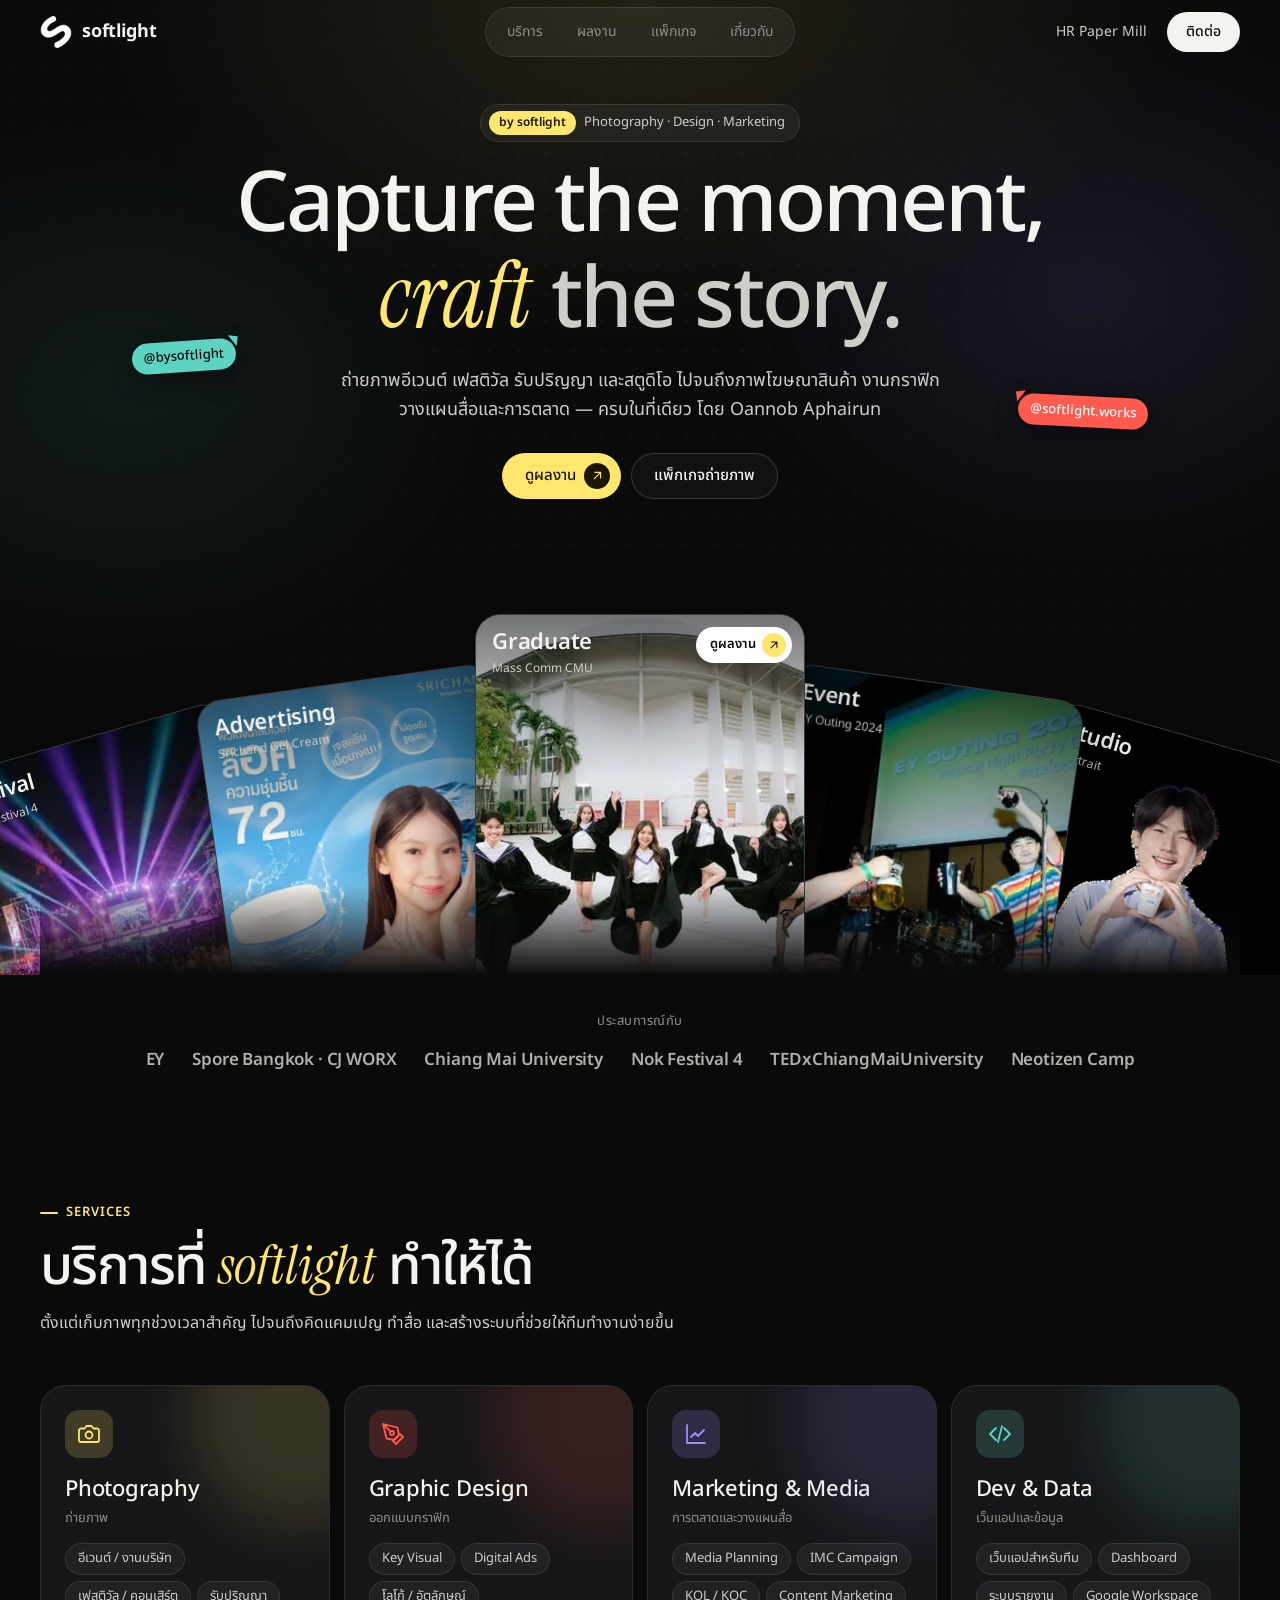
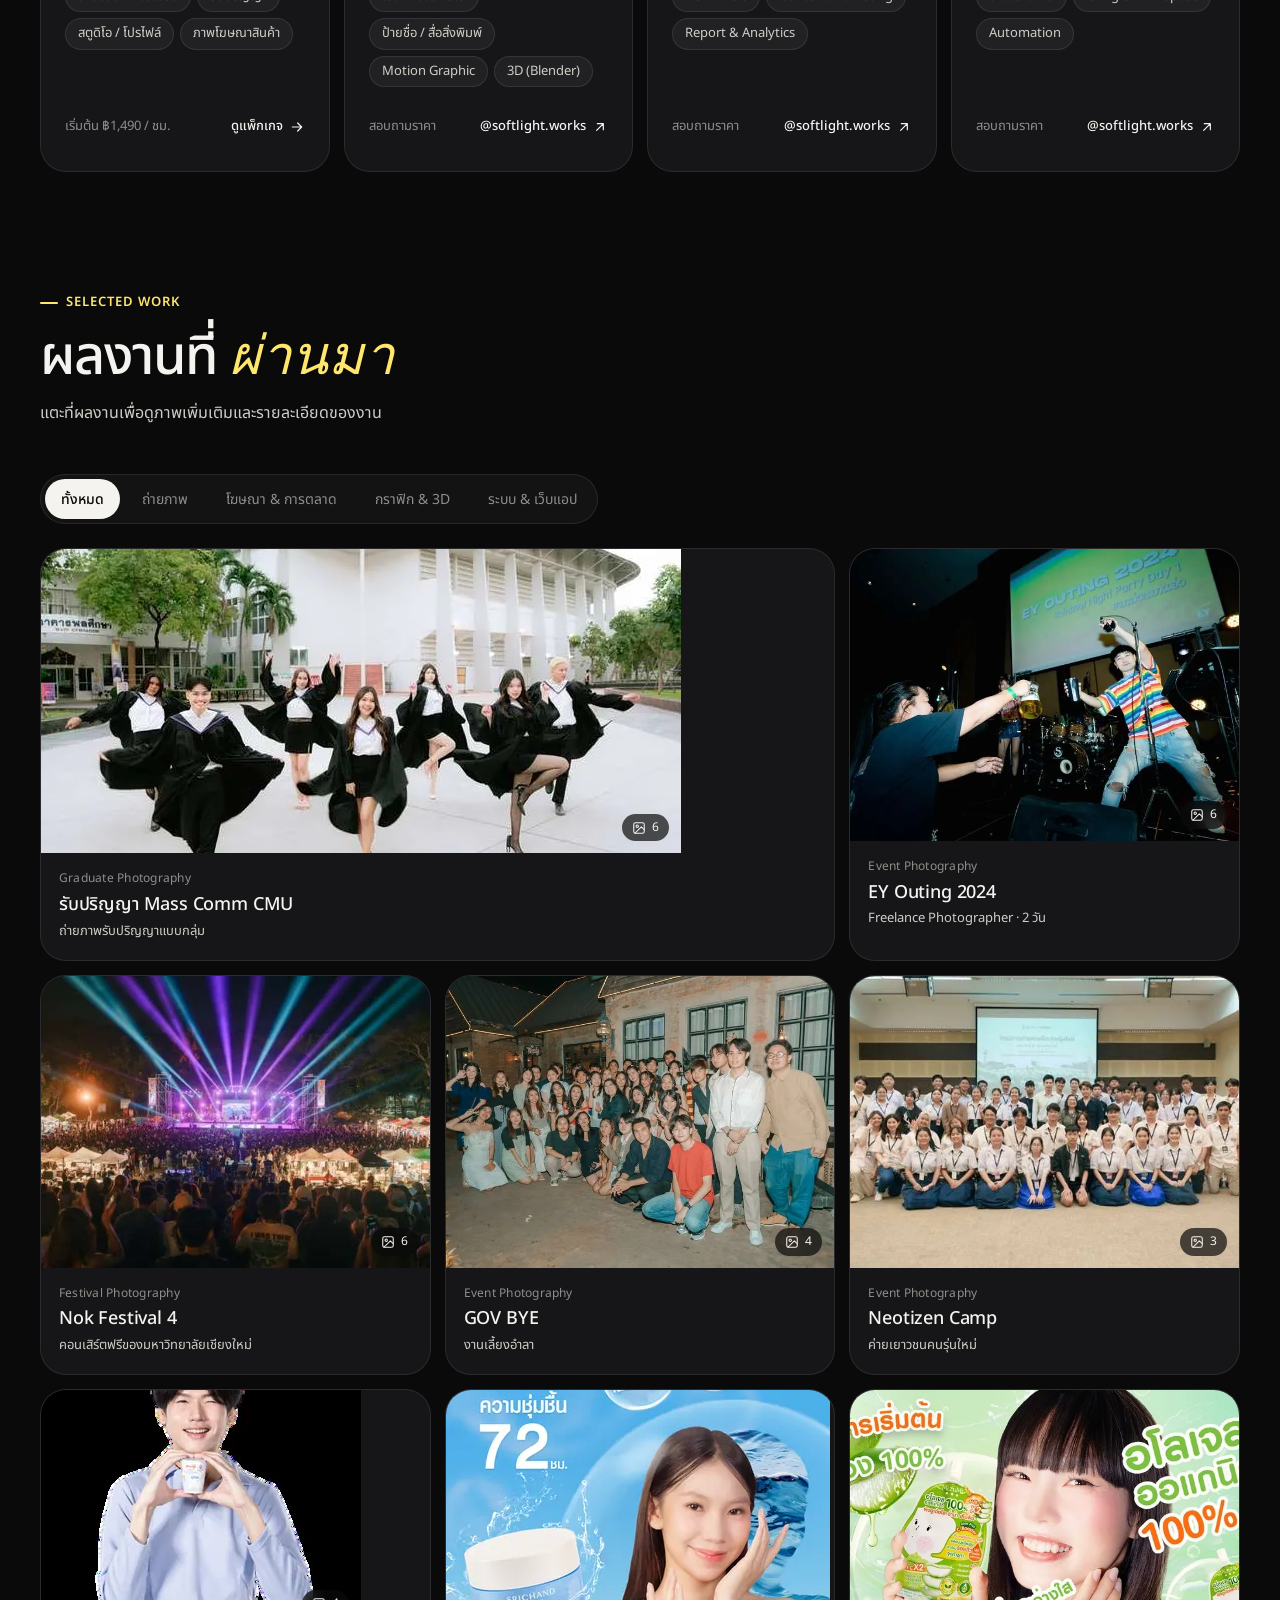
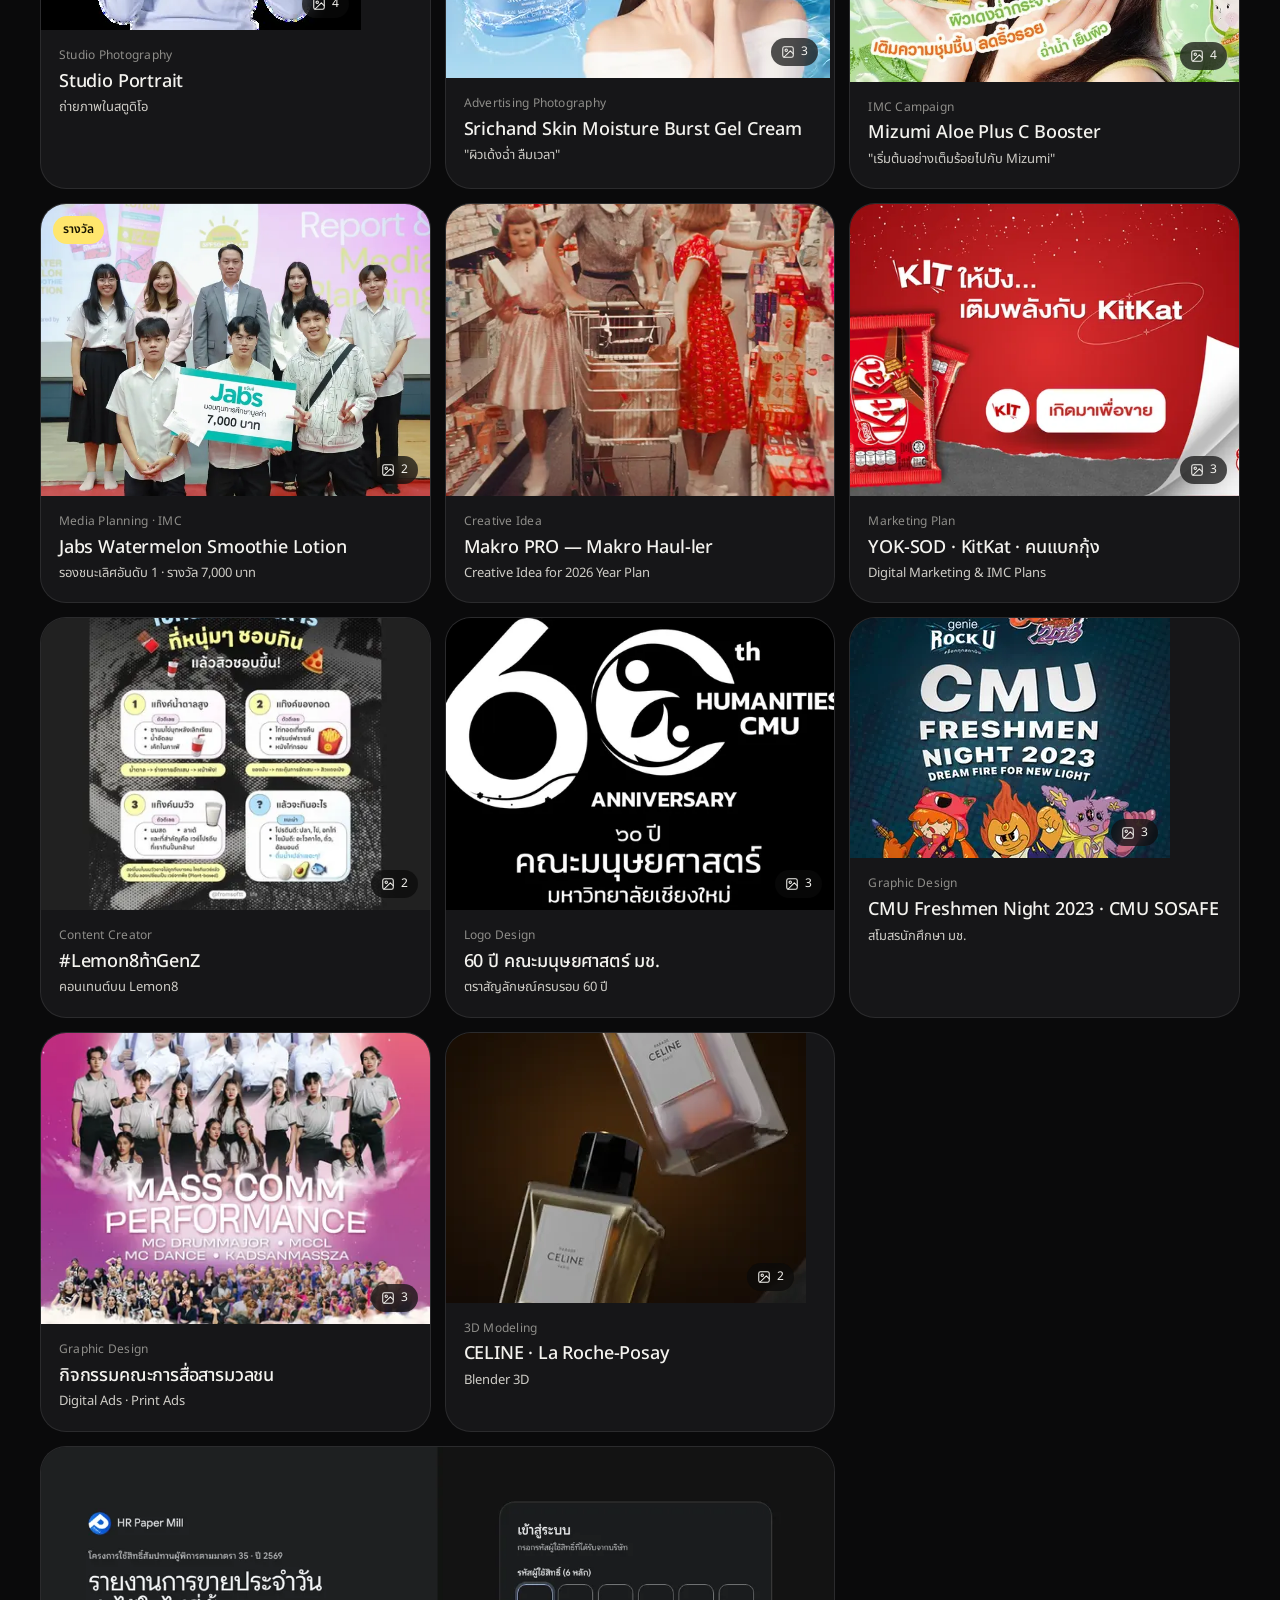
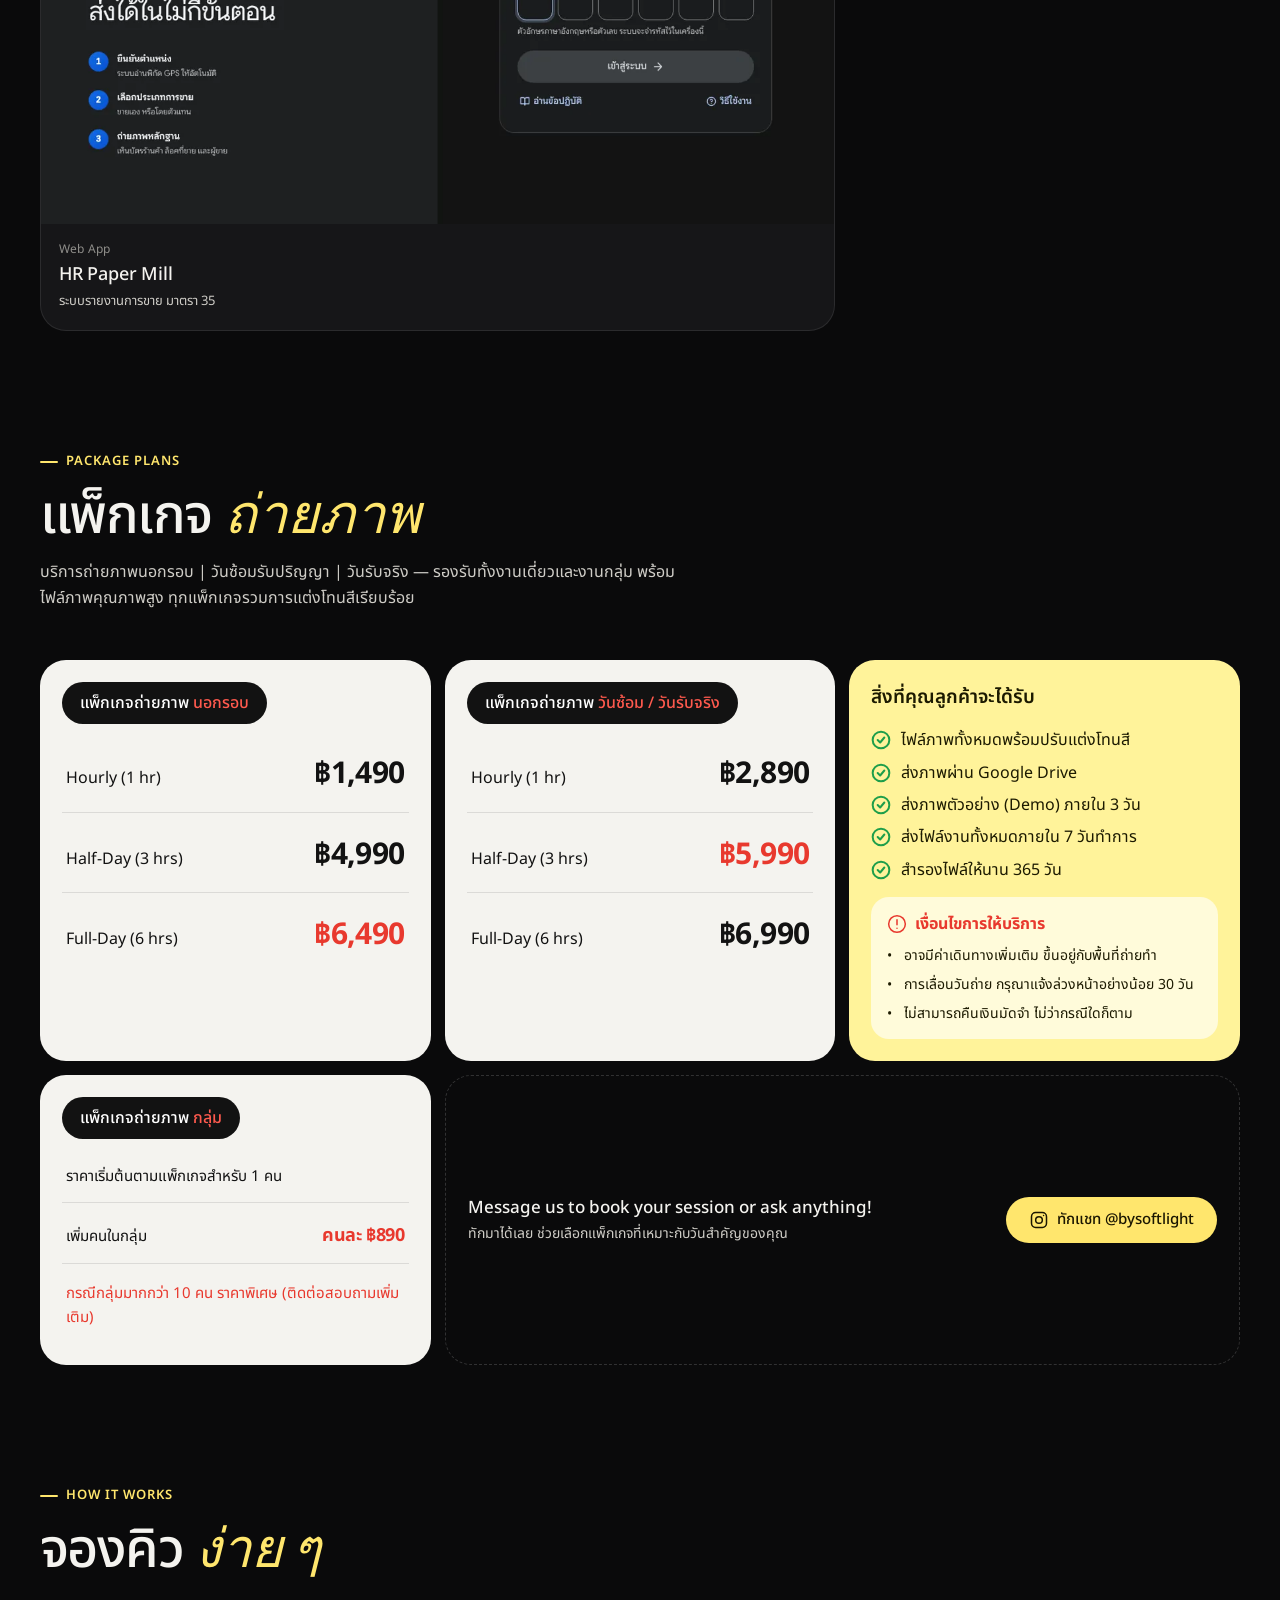
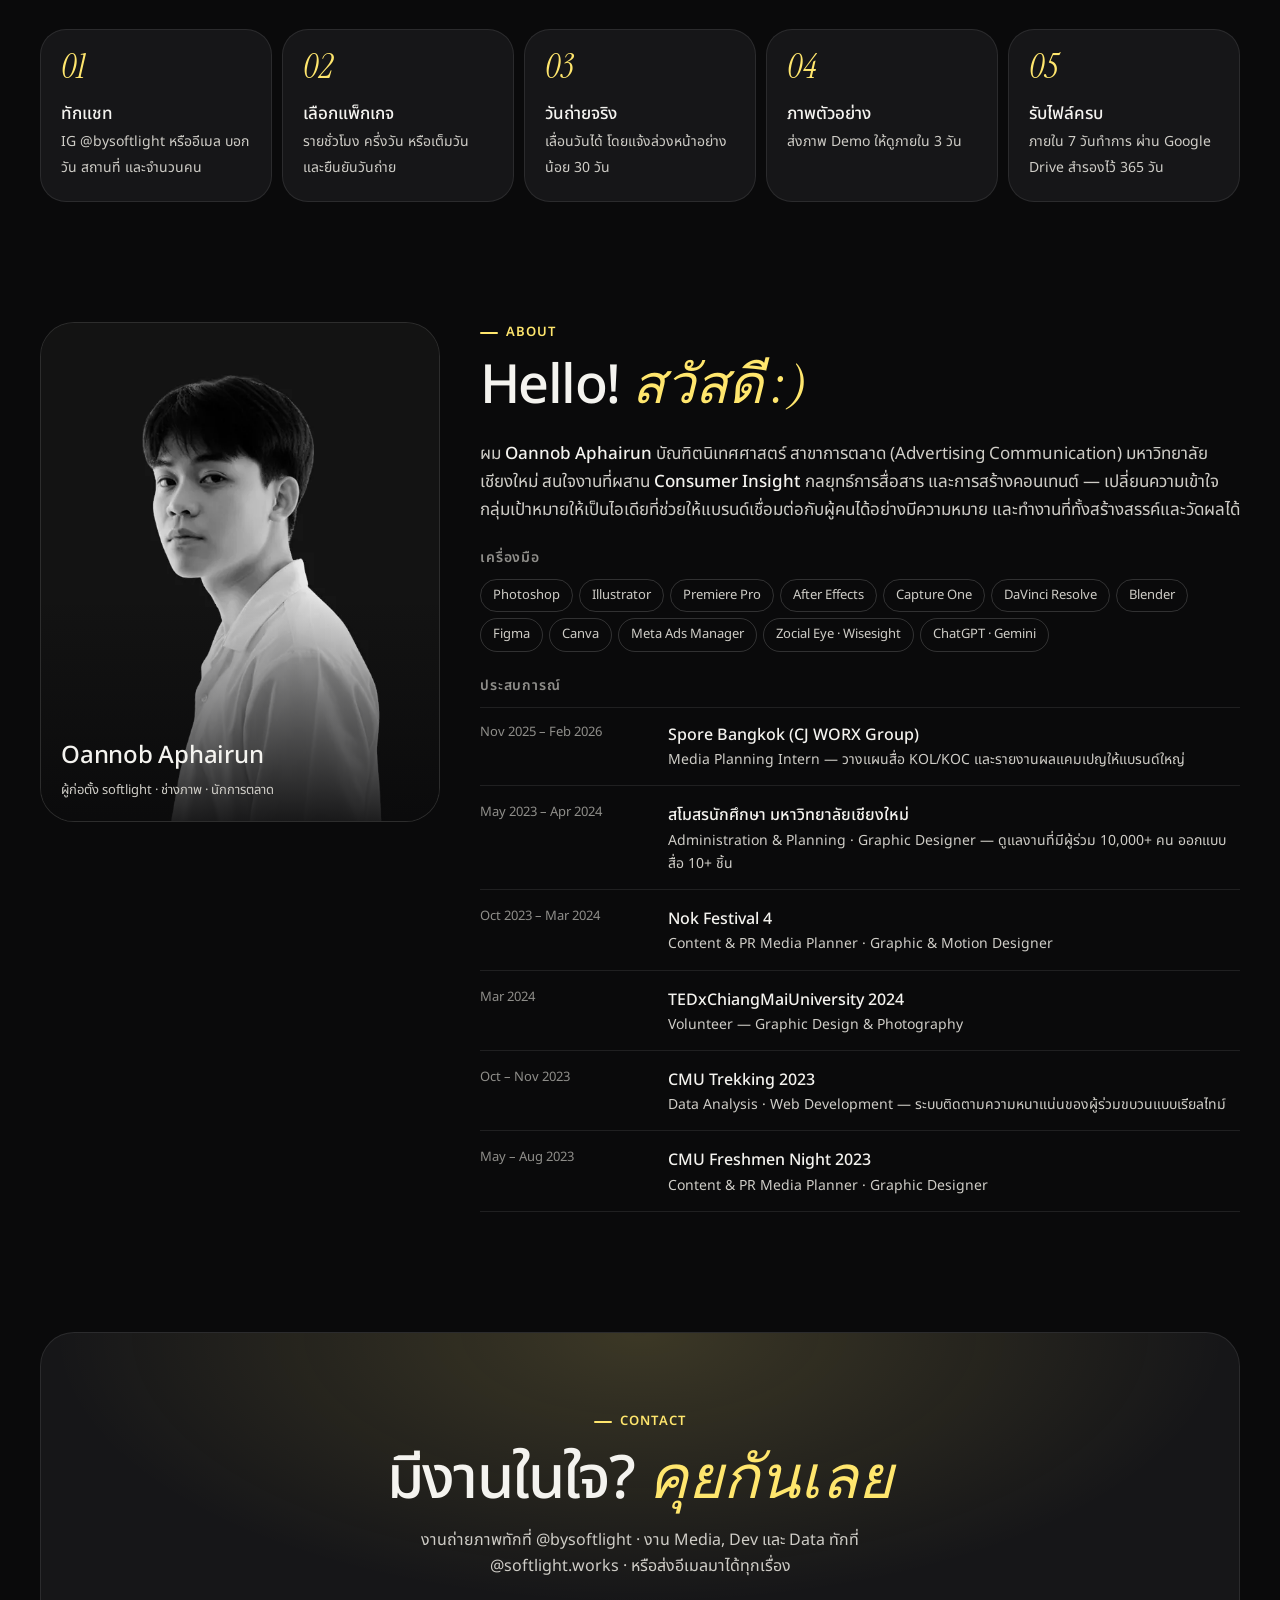
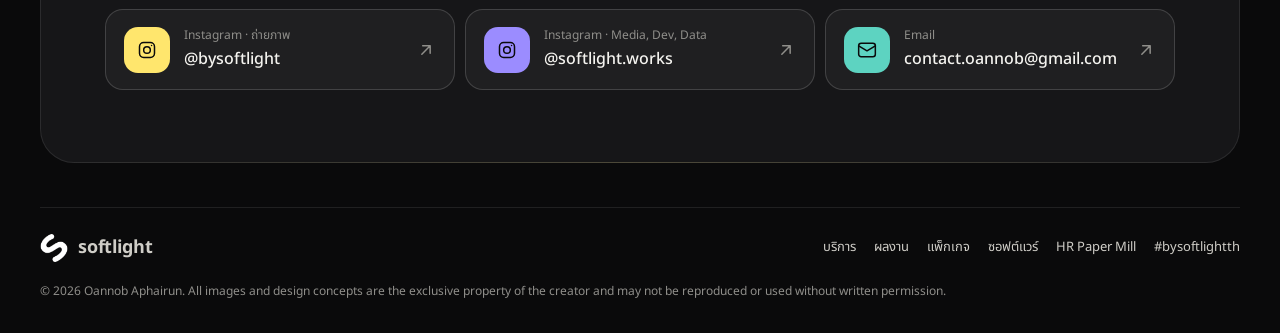
==== commit 5d6f2e4e: "softlight Software site: landing, products, HR Paper Mill packages - /software/: landing page, produ" ====
--- a/softlight/index.html
+++ b/softlight/index.html
@@ -264,7 +264,7 @@
   <div class="wrap foot-in">
     <a class="logo" href="#top" style="margin:0"><img src="img/softlight-logo.png" alt="" width="28" height="28" style="width:28px;height:28px">softlight</a>
     <nav aria-label="ลิงก์ท้ายหน้า">
-      <a href="#services">บริการ</a><a href="#work">ผลงาน</a><a href="#packages">แพ็กเกจ</a><a href="/hr-paper-mill/">HR Paper Mill</a><a href="https://www.instagram.com/bysoftlight" target="_blank" rel="noopener">#bysoftlightth</a>
+      <a href="#services">บริการ</a><a href="#work">ผลงาน</a><a href="#packages">แพ็กเกจ</a><a href="/software/">ซอฟต์แวร์</a><a href="/hr-paper-mill/">HR Paper Mill</a><a href="https://www.instagram.com/bysoftlight" target="_blank" rel="noopener">#bysoftlightth</a>
     </nav>
     <p class="copy">© 2026 Oannob Aphairun. All images and design concepts are the exclusive property of the creator and may not be reproduced or used without written permission.</p>
   </div>
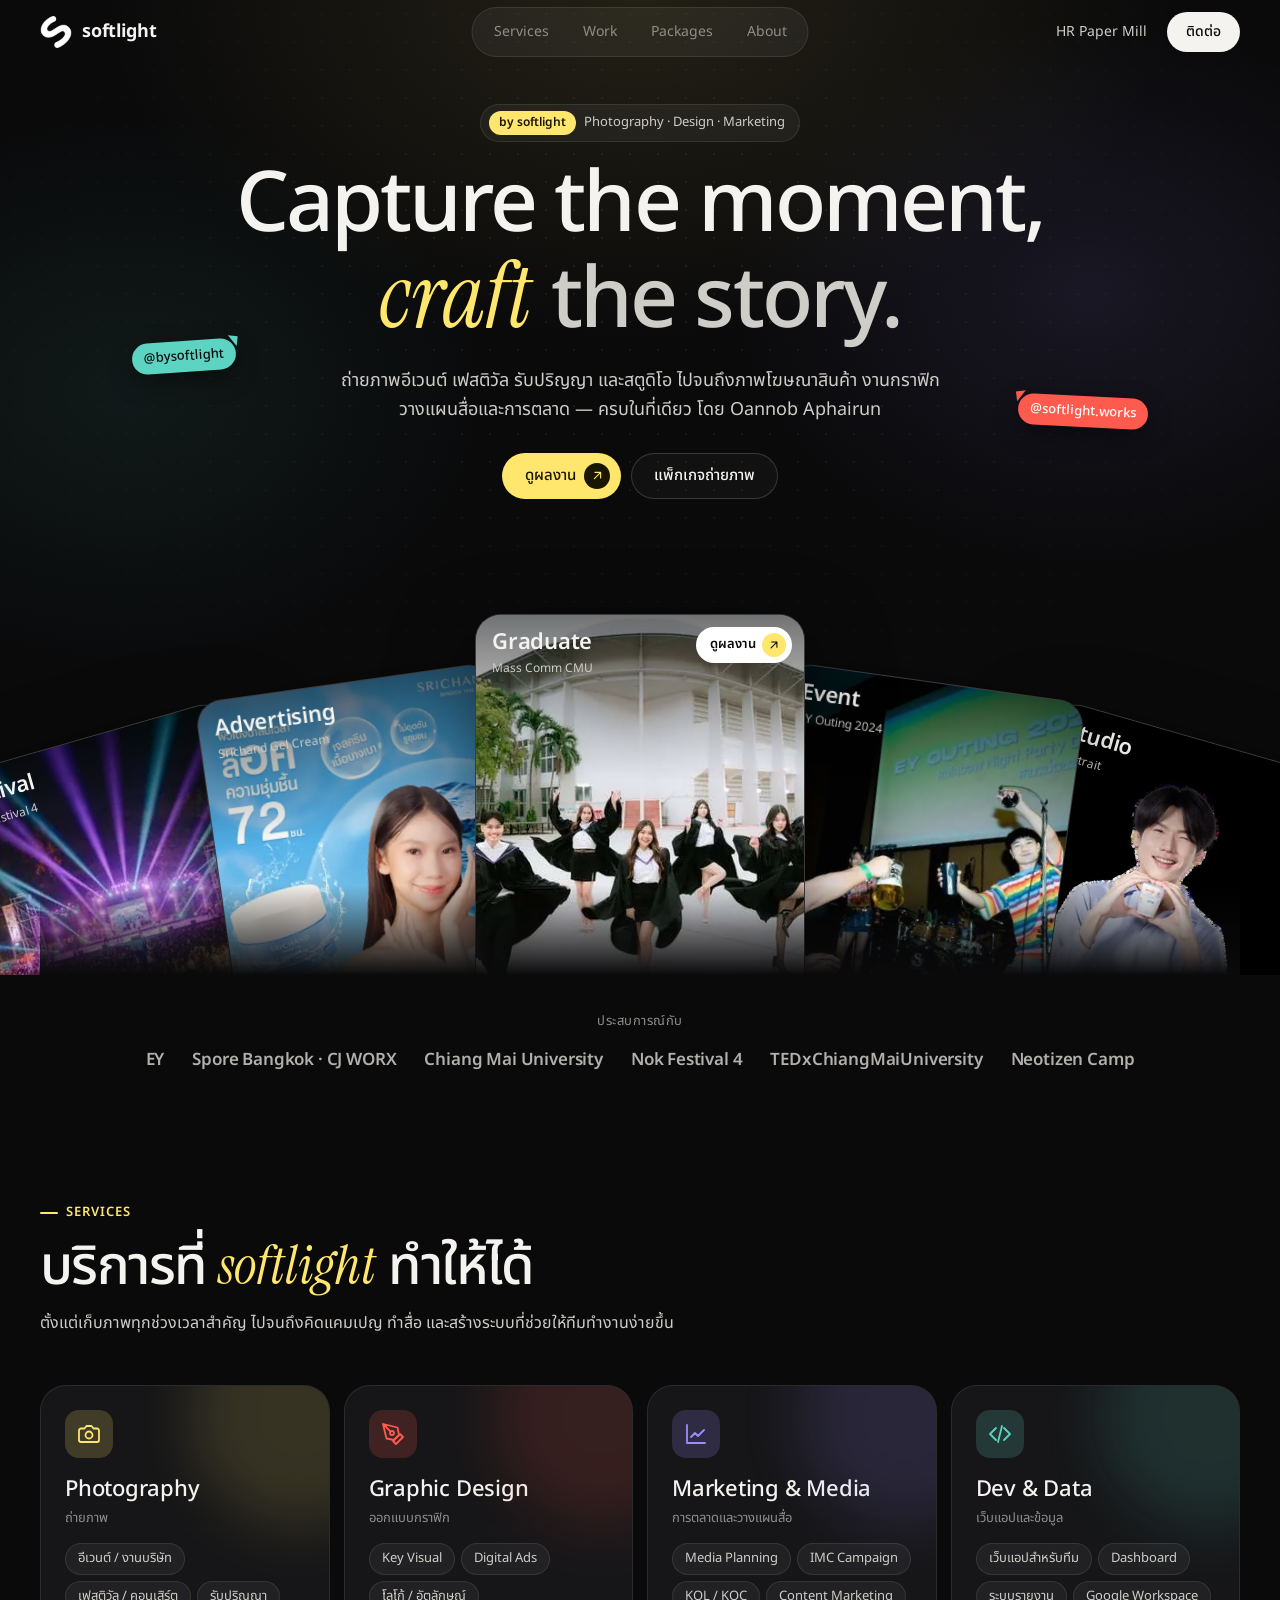
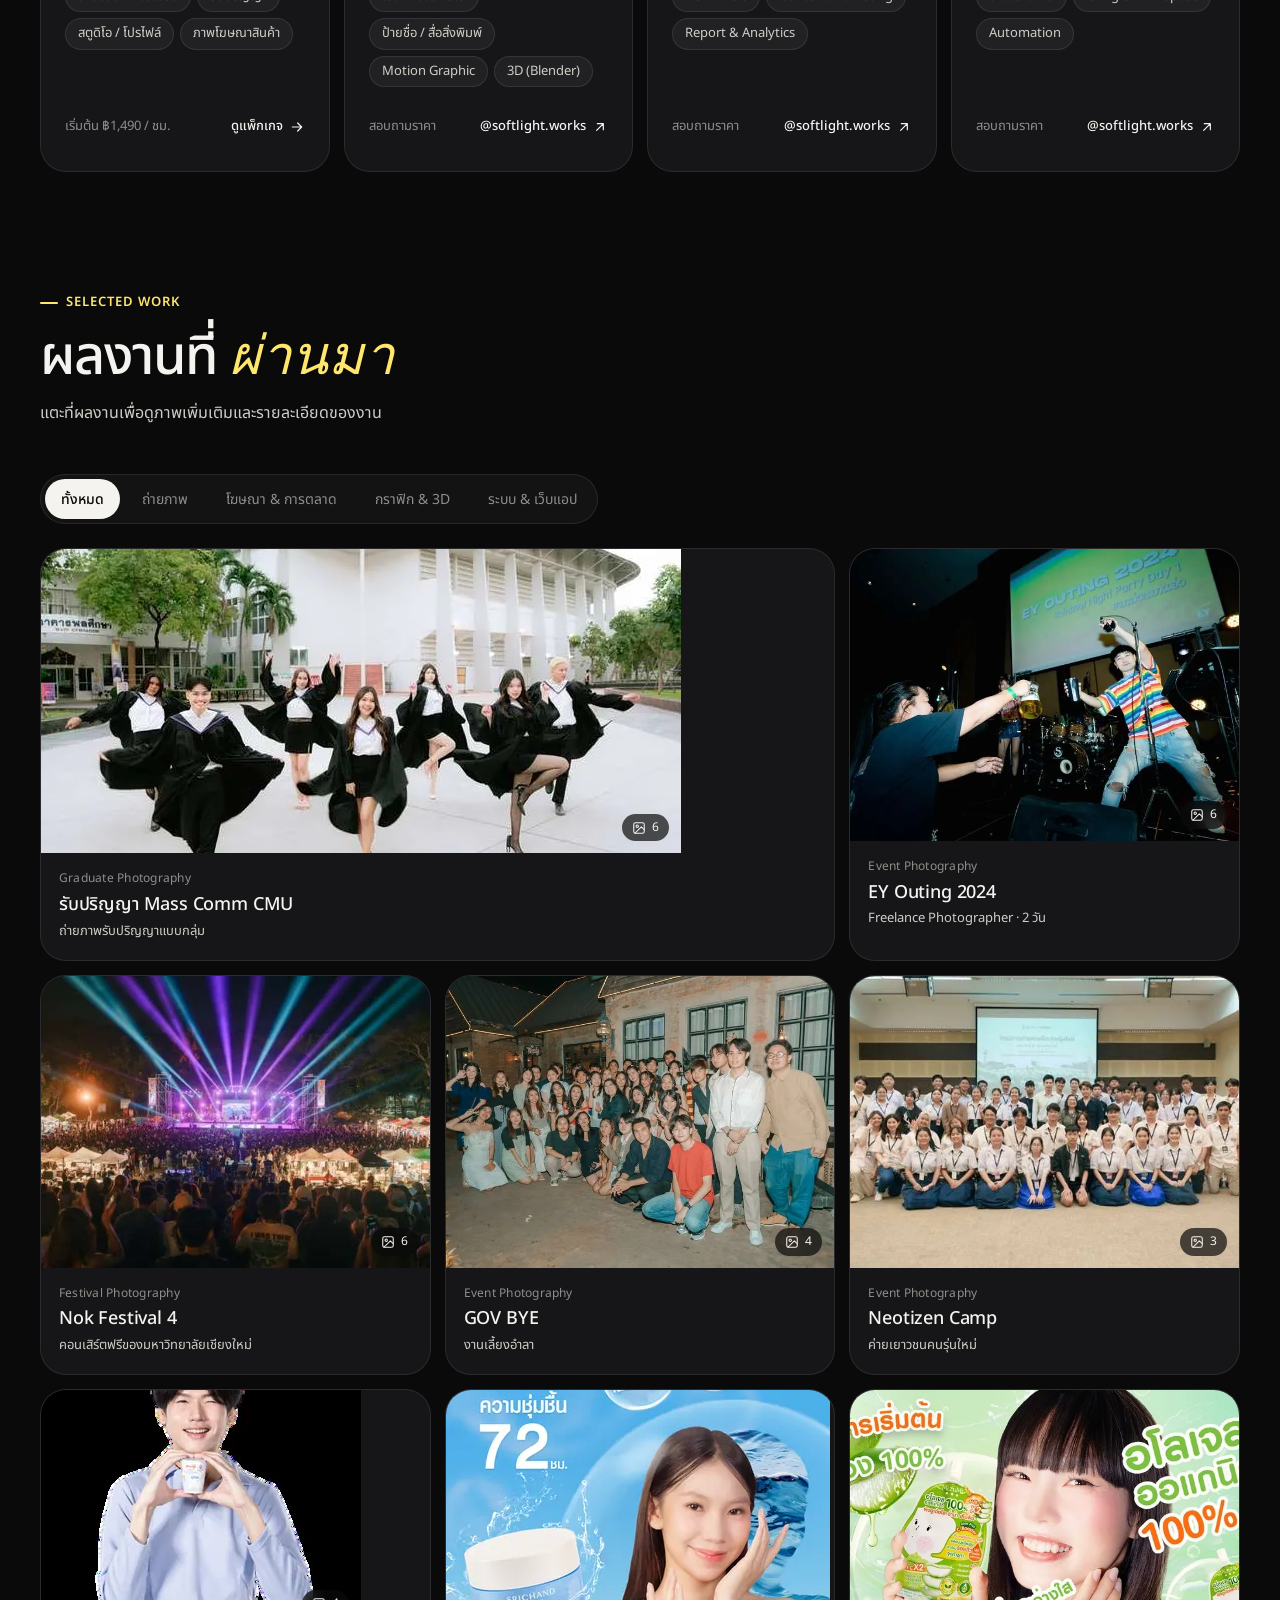
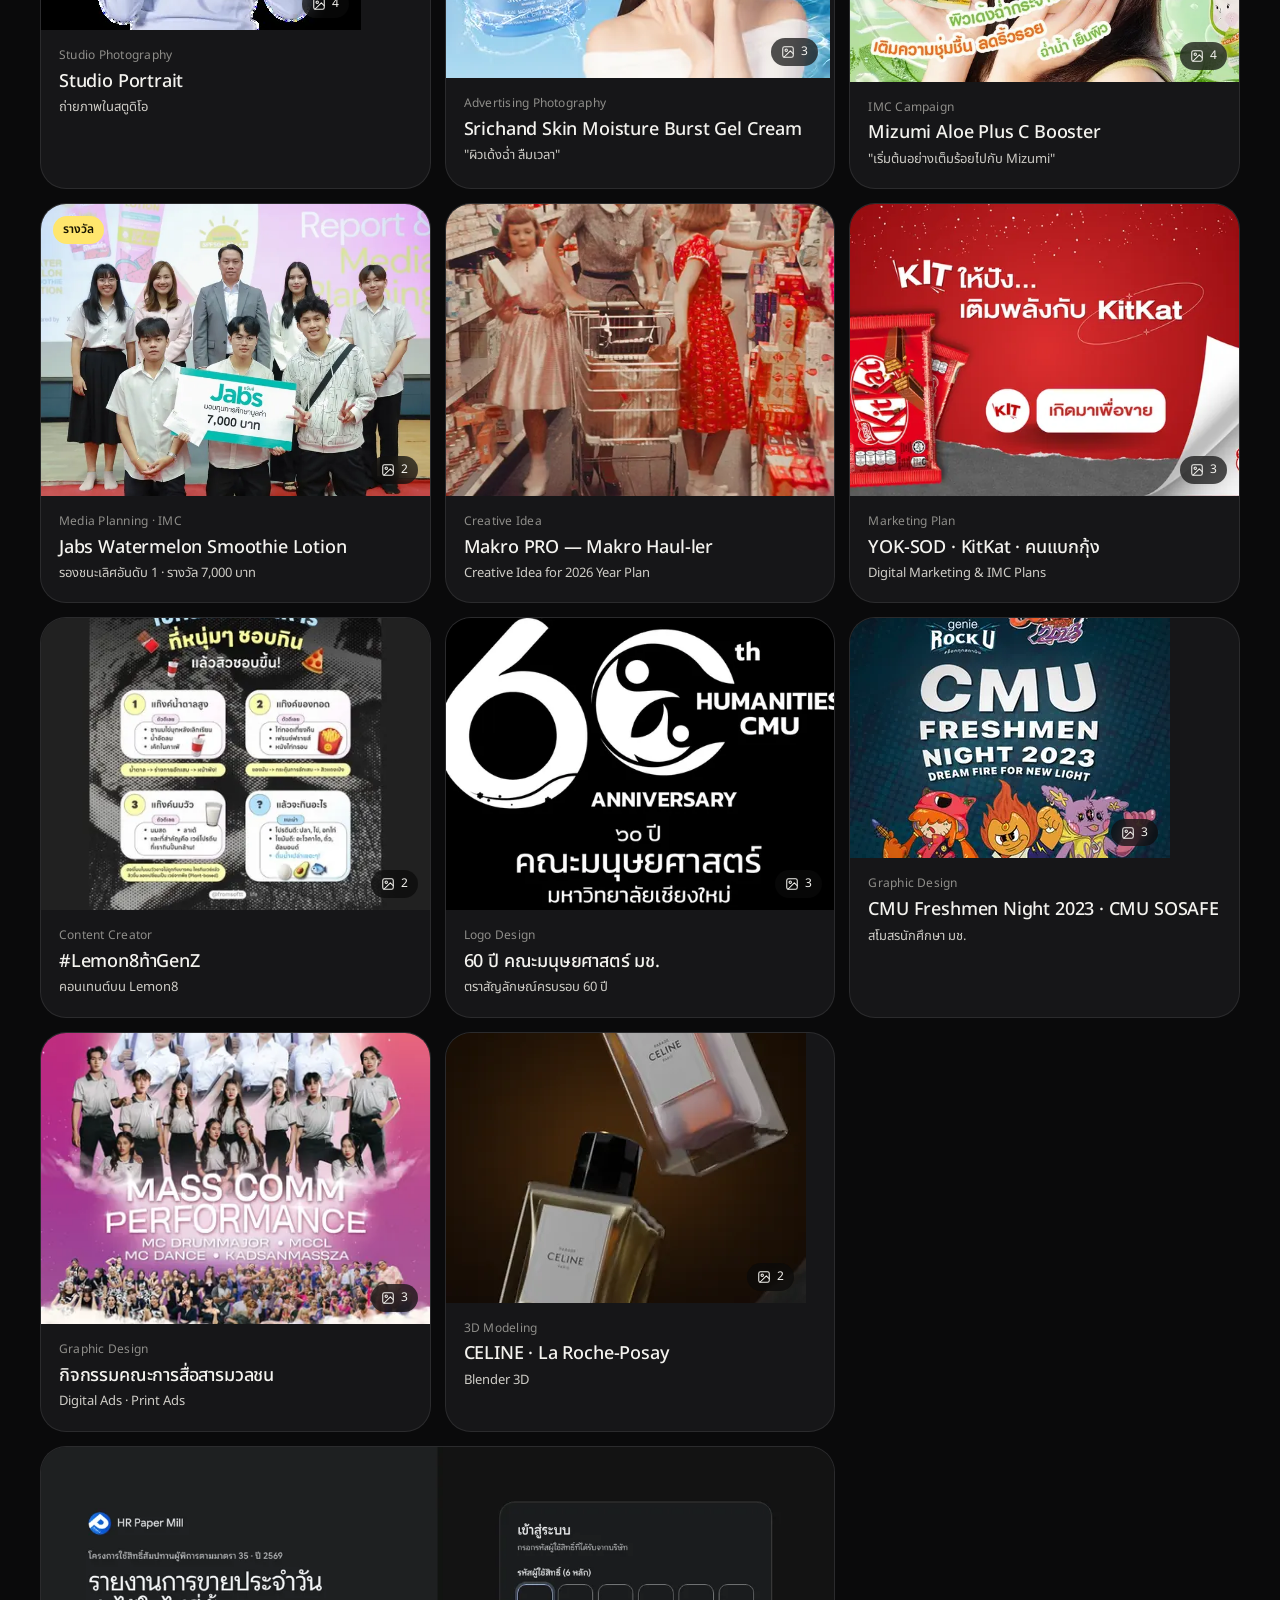
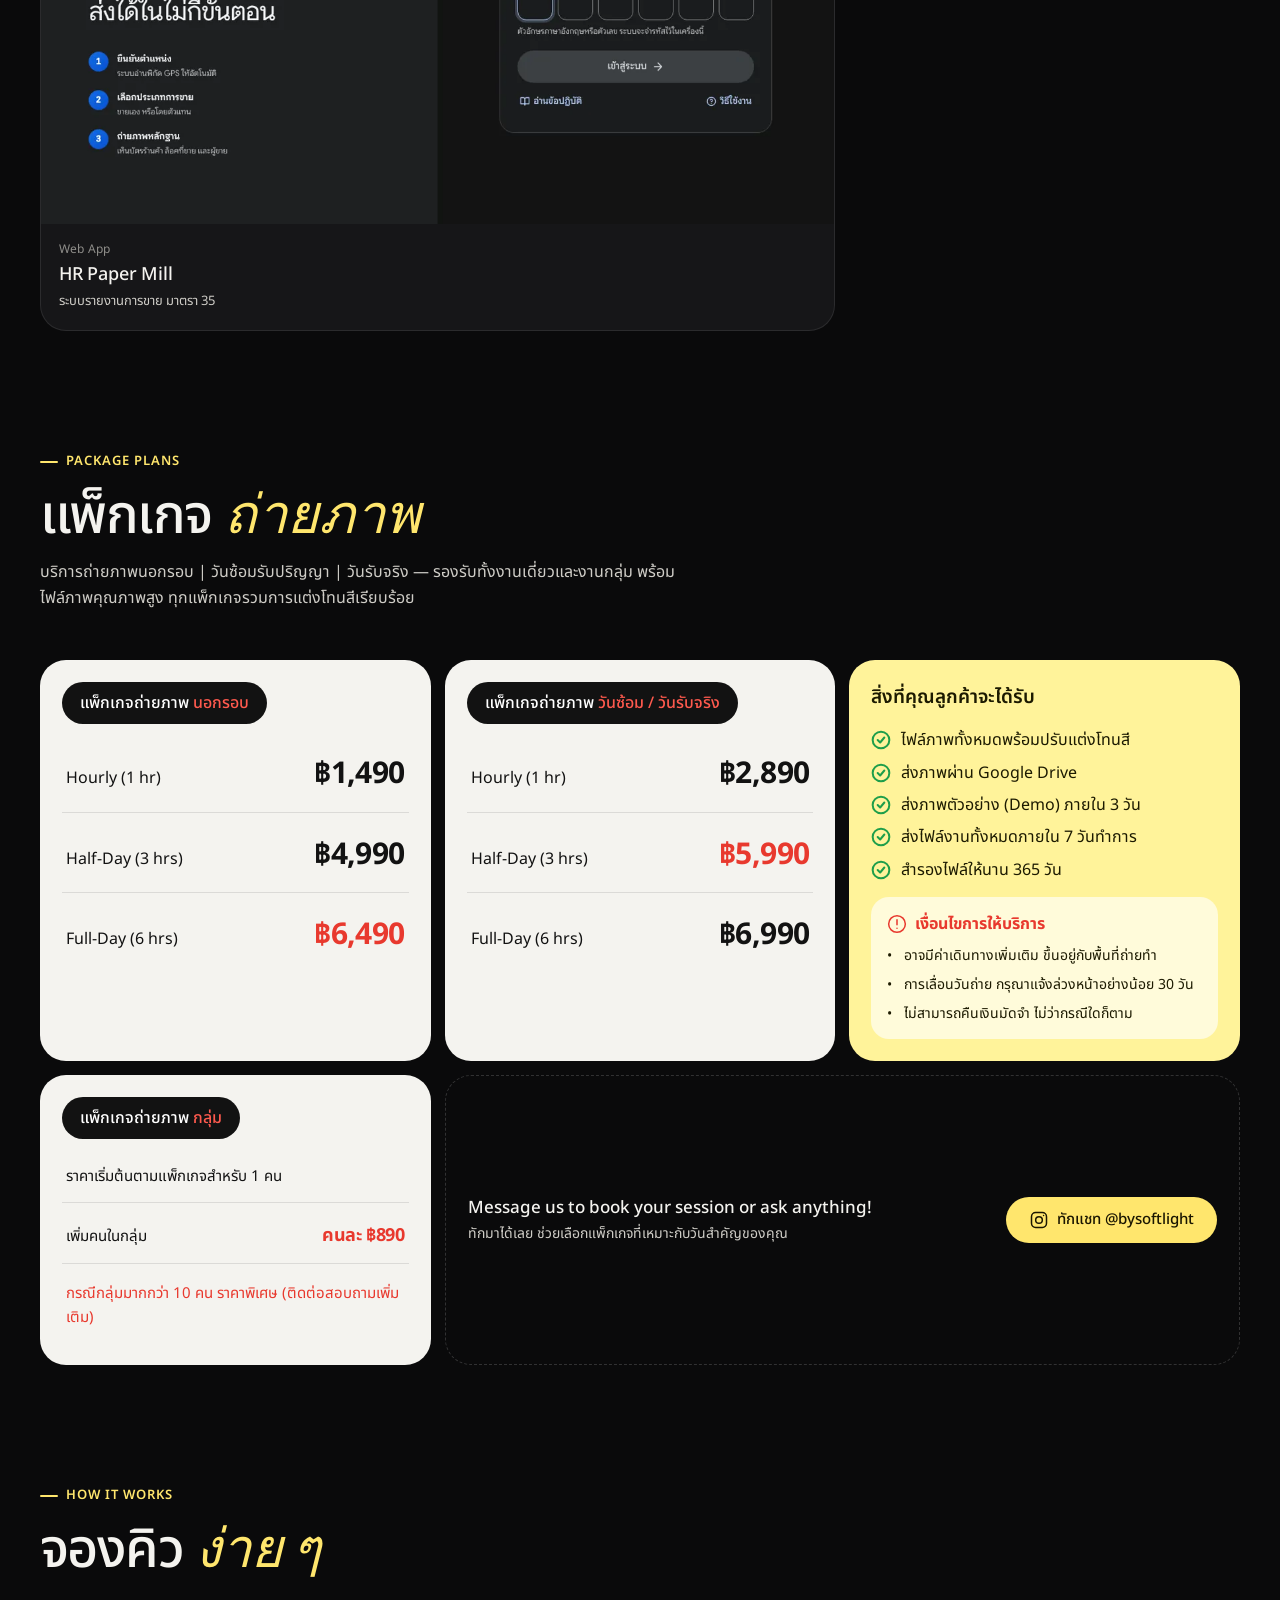
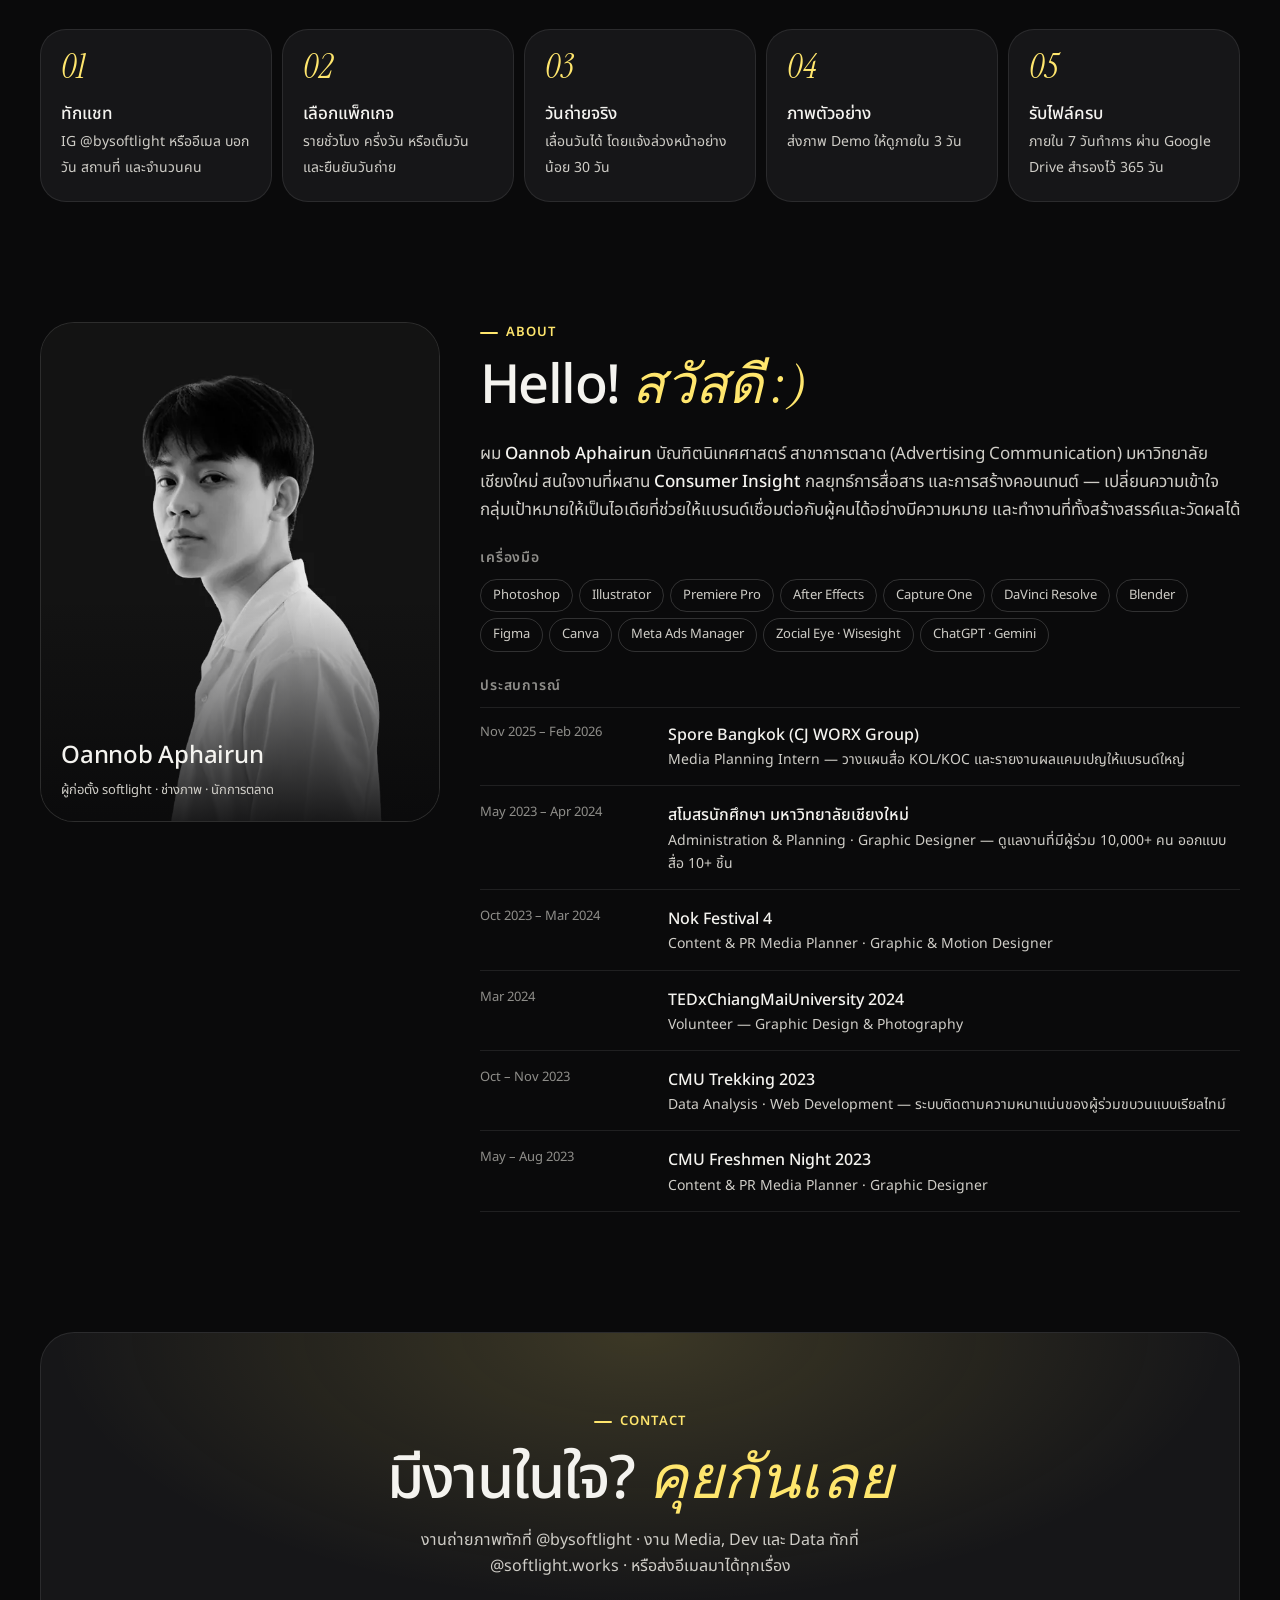
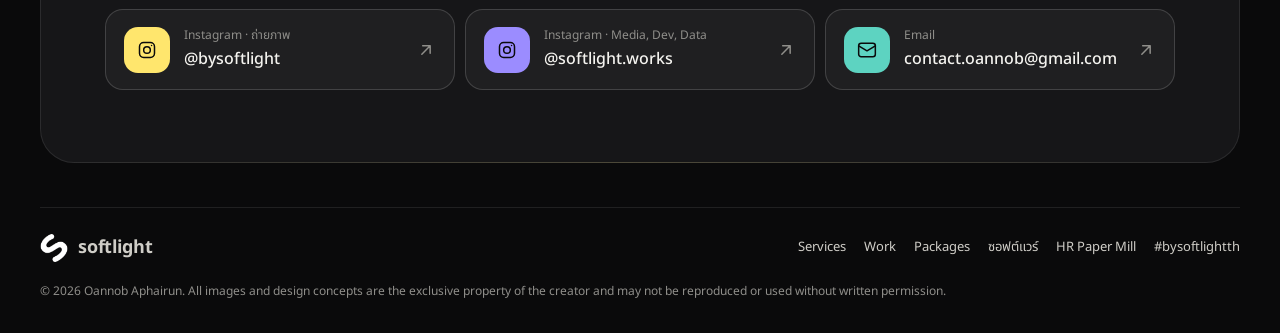
==== commit d09d1b02: "Use English for common menu labels Menu items that people usually know in English now use English (H" ====
--- a/softlight/index.html
+++ b/softlight/index.html
@@ -10,8 +10,10 @@
 <meta property="og:title" content="softlight · ถ่ายภาพ กราฟิก และการตลาด">
 <meta property="og:description" content="Portfolio และบริการของ softlight — Photography · Graphic Design · Marketing · Web App">
 <meta property="og:image" content="https://bysoftlight.github.io/softlight/img/work/grad-1.webp">
-<link rel="icon" href="img/favicon-64.png" type="image/png">
-<link rel="apple-touch-icon" href="img/apple-touch-icon.png">
+<link rel="icon" type="image/png" sizes="64x64" href="img/favicon-64.png?v=2">
+<link rel="icon" type="image/png" sizes="32x32" href="img/favicon-32.png?v=2">
+<link rel="icon" type="image/png" sizes="192x192" href="img/favicon-192.png?v=2">
+<link rel="apple-touch-icon" href="img/apple-touch-icon.png?v=2">
 <script>
   document.documentElement.className = 'js';
 </script>
@@ -44,10 +46,10 @@
     <a class="logo" href="#top" aria-label="softlight หน้าแรก"><img src="img/softlight-logo.png" alt="" width="32" height="32">softlight</a>
     <nav class="pill-nav" aria-label="เมนูหลัก">
       <ul>
-        <li><a href="#services">บริการ</a></li>
-        <li><a href="#work">ผลงาน</a></li>
-        <li><a href="#packages">แพ็กเกจ</a></li>
-        <li><a href="#about">เกี่ยวกับ</a></li>
+        <li><a href="#services">Services</a></li>
+        <li><a href="#work">Work</a></li>
+        <li><a href="#packages">Packages</a></li>
+        <li><a href="#about">About</a></li>
       </ul>
     </nav>
     <div class="nav-cta">
@@ -264,7 +266,7 @@
   <div class="wrap foot-in">
     <a class="logo" href="#top" style="margin:0"><img src="img/softlight-logo.png" alt="" width="28" height="28" style="width:28px;height:28px">softlight</a>
     <nav aria-label="ลิงก์ท้ายหน้า">
-      <a href="#services">บริการ</a><a href="#work">ผลงาน</a><a href="#packages">แพ็กเกจ</a><a href="/software/">ซอฟต์แวร์</a><a href="/hr-paper-mill/">HR Paper Mill</a><a href="https://www.instagram.com/bysoftlight" target="_blank" rel="noopener">#bysoftlightth</a>
+      <a href="#services">Services</a><a href="#work">Work</a><a href="#packages">Packages</a><a href="/software/">ซอฟต์แวร์</a><a href="/hr-paper-mill/">HR Paper Mill</a><a href="https://www.instagram.com/bysoftlight" target="_blank" rel="noopener">#bysoftlightth</a>
     </nav>
     <p class="copy">© 2026 Oannob Aphairun. All images and design concepts are the exclusive property of the creator and may not be reproduced or used without written permission.</p>
   </div>
--- a/softlight/css/site.css
+++ b/softlight/css/site.css
@@ -91,6 +91,8 @@
 .hero-text { text-align: center; max-width: 820px; margin: 0 auto; position: relative; }
 .eyebrow { display: inline-flex; align-items: center; gap: 8px; padding: 6px 14px 6px 8px; border-radius: 999px; background: rgba(255, 255, 255, .05); border: 1px solid var(--line); font-size: 13px; color: var(--ink-2); }
 .eyebrow b { padding: 2px 10px; border-radius: 999px; background: var(--yellow); color: var(--yellow-ink); font-weight: 600; font-size: 12px; }
+.eyebrow b { white-space: nowrap; flex: none; }
+@media (max-width: 380px) { .eyebrow { font-size: 12px; gap: 6px; padding-right: 10px; } }
 .hero h1 { margin-top: 20px; font-size: clamp(40px, 9vw, 84px); line-height: 1.04; font-weight: 500; letter-spacing: -.035em; }
 .hero h1 .serif { font-size: 1.08em; color: var(--yellow); }
 .hero h1 .dim { color: var(--ink-2); }
